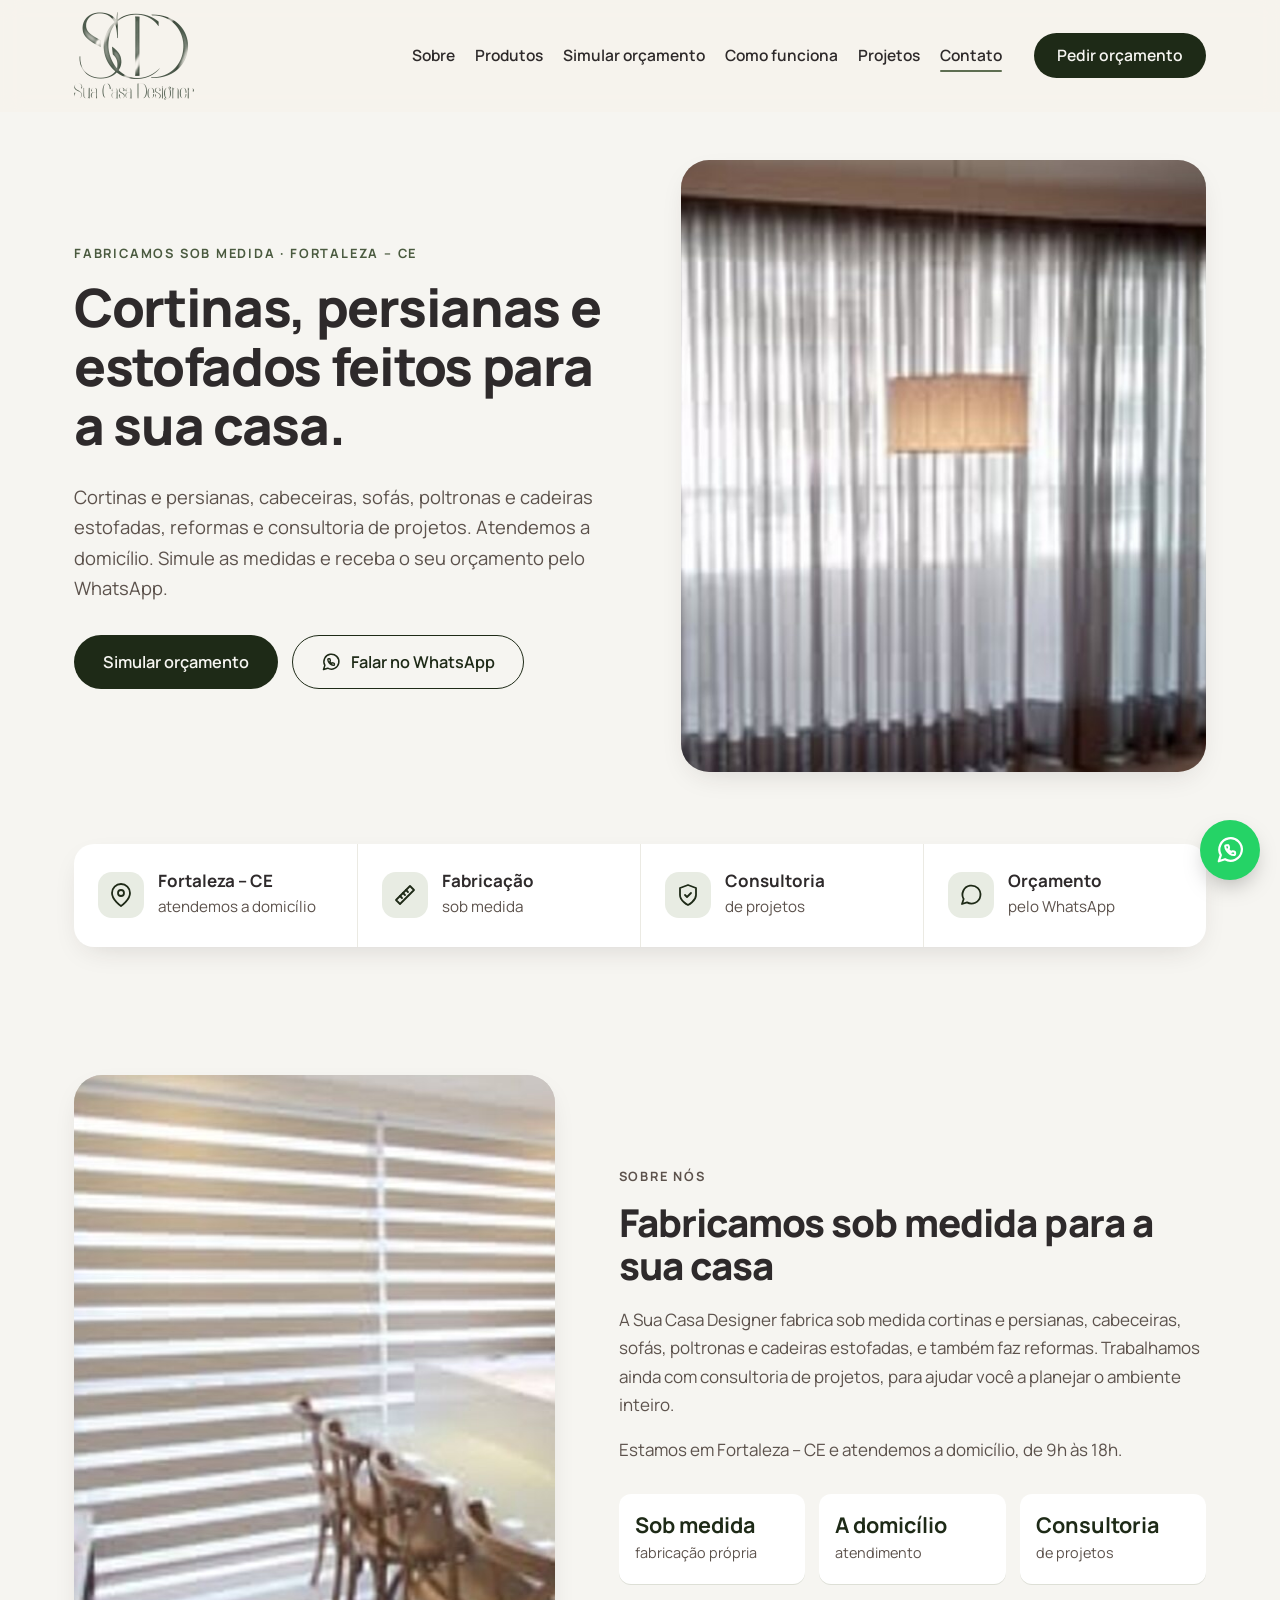
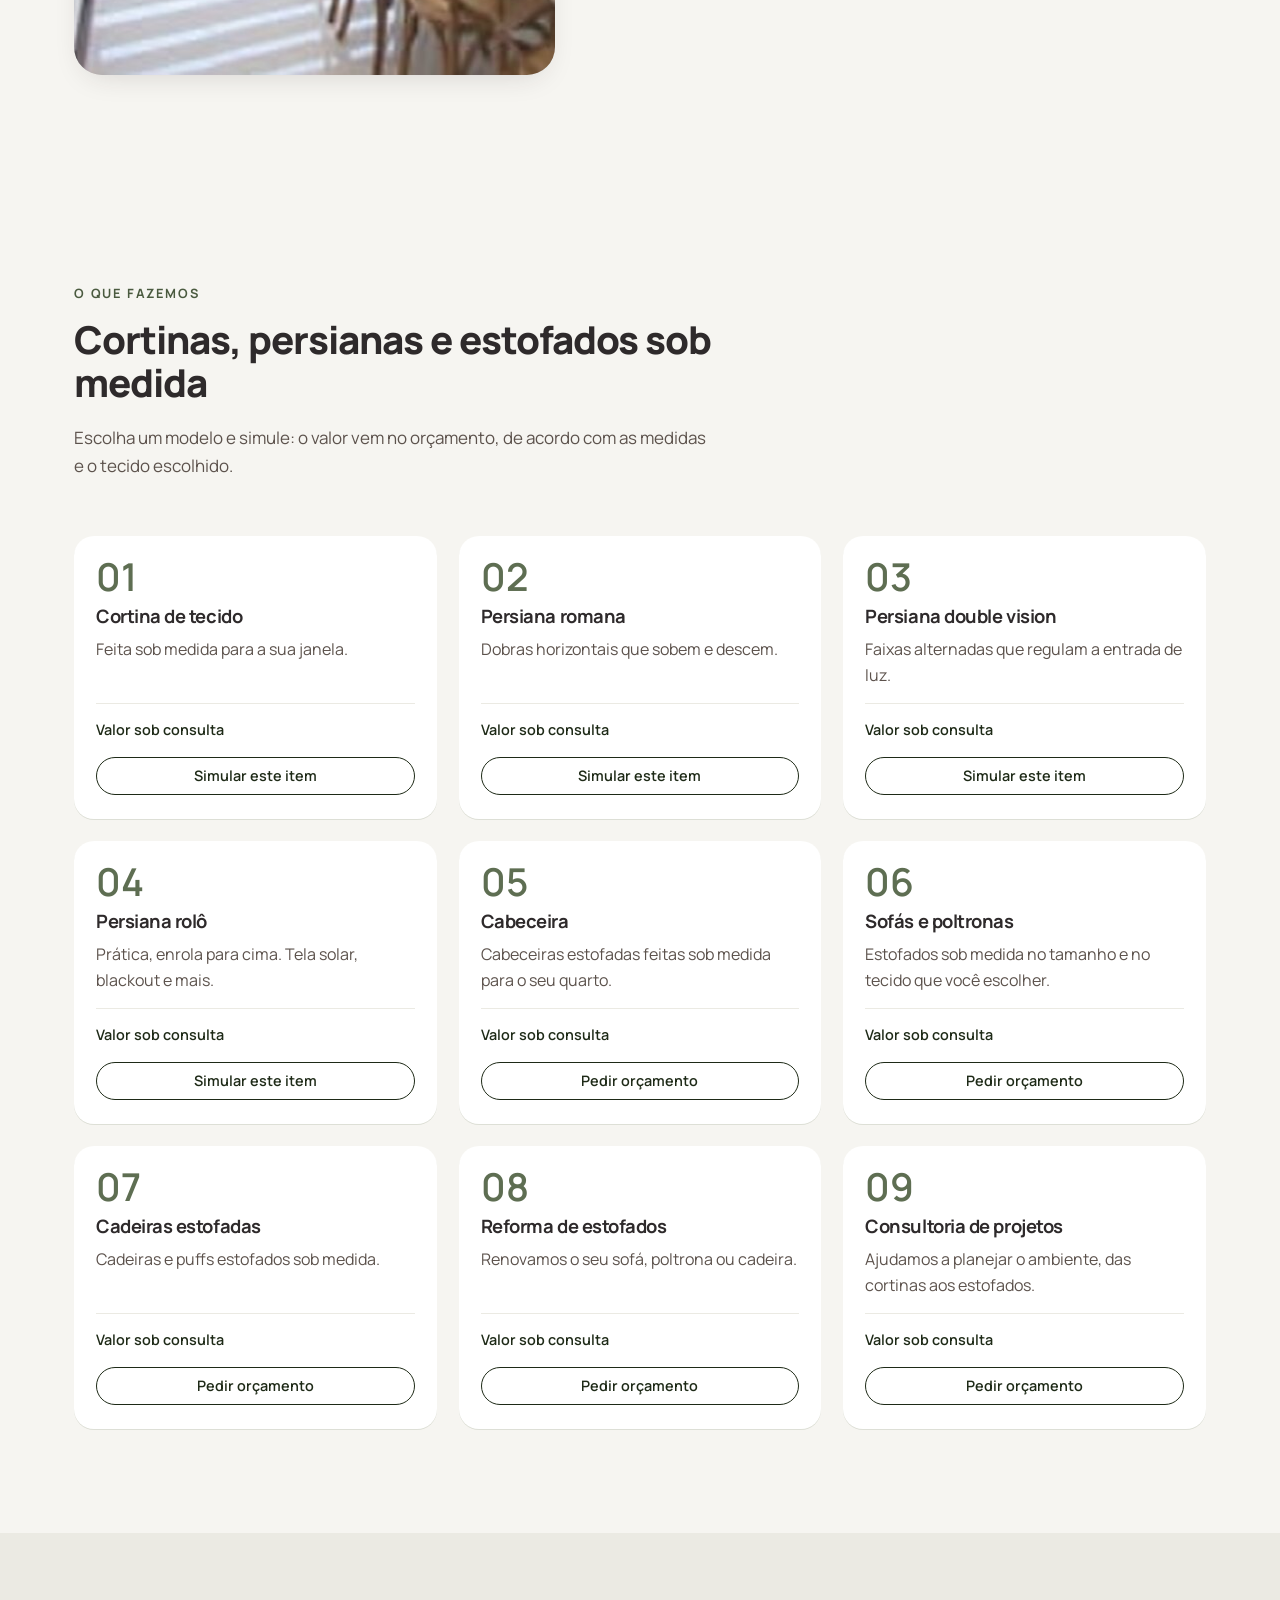
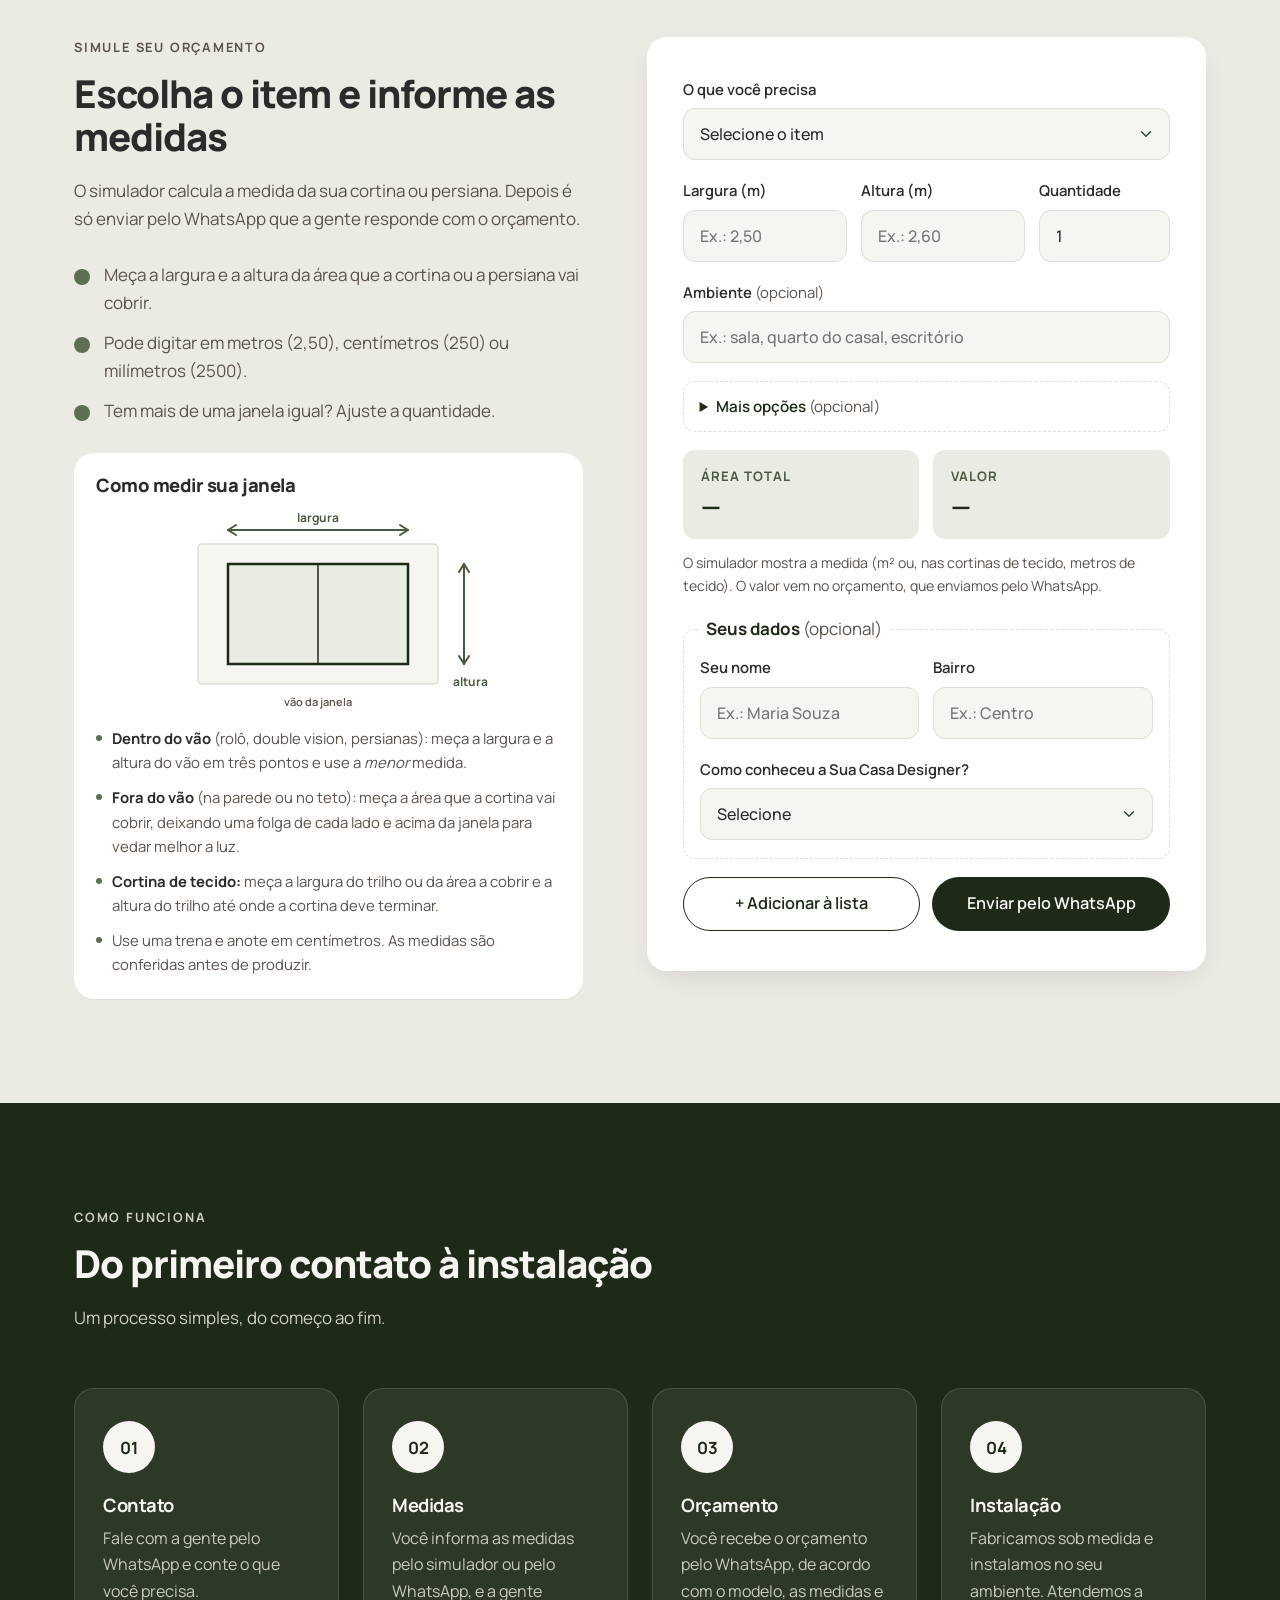
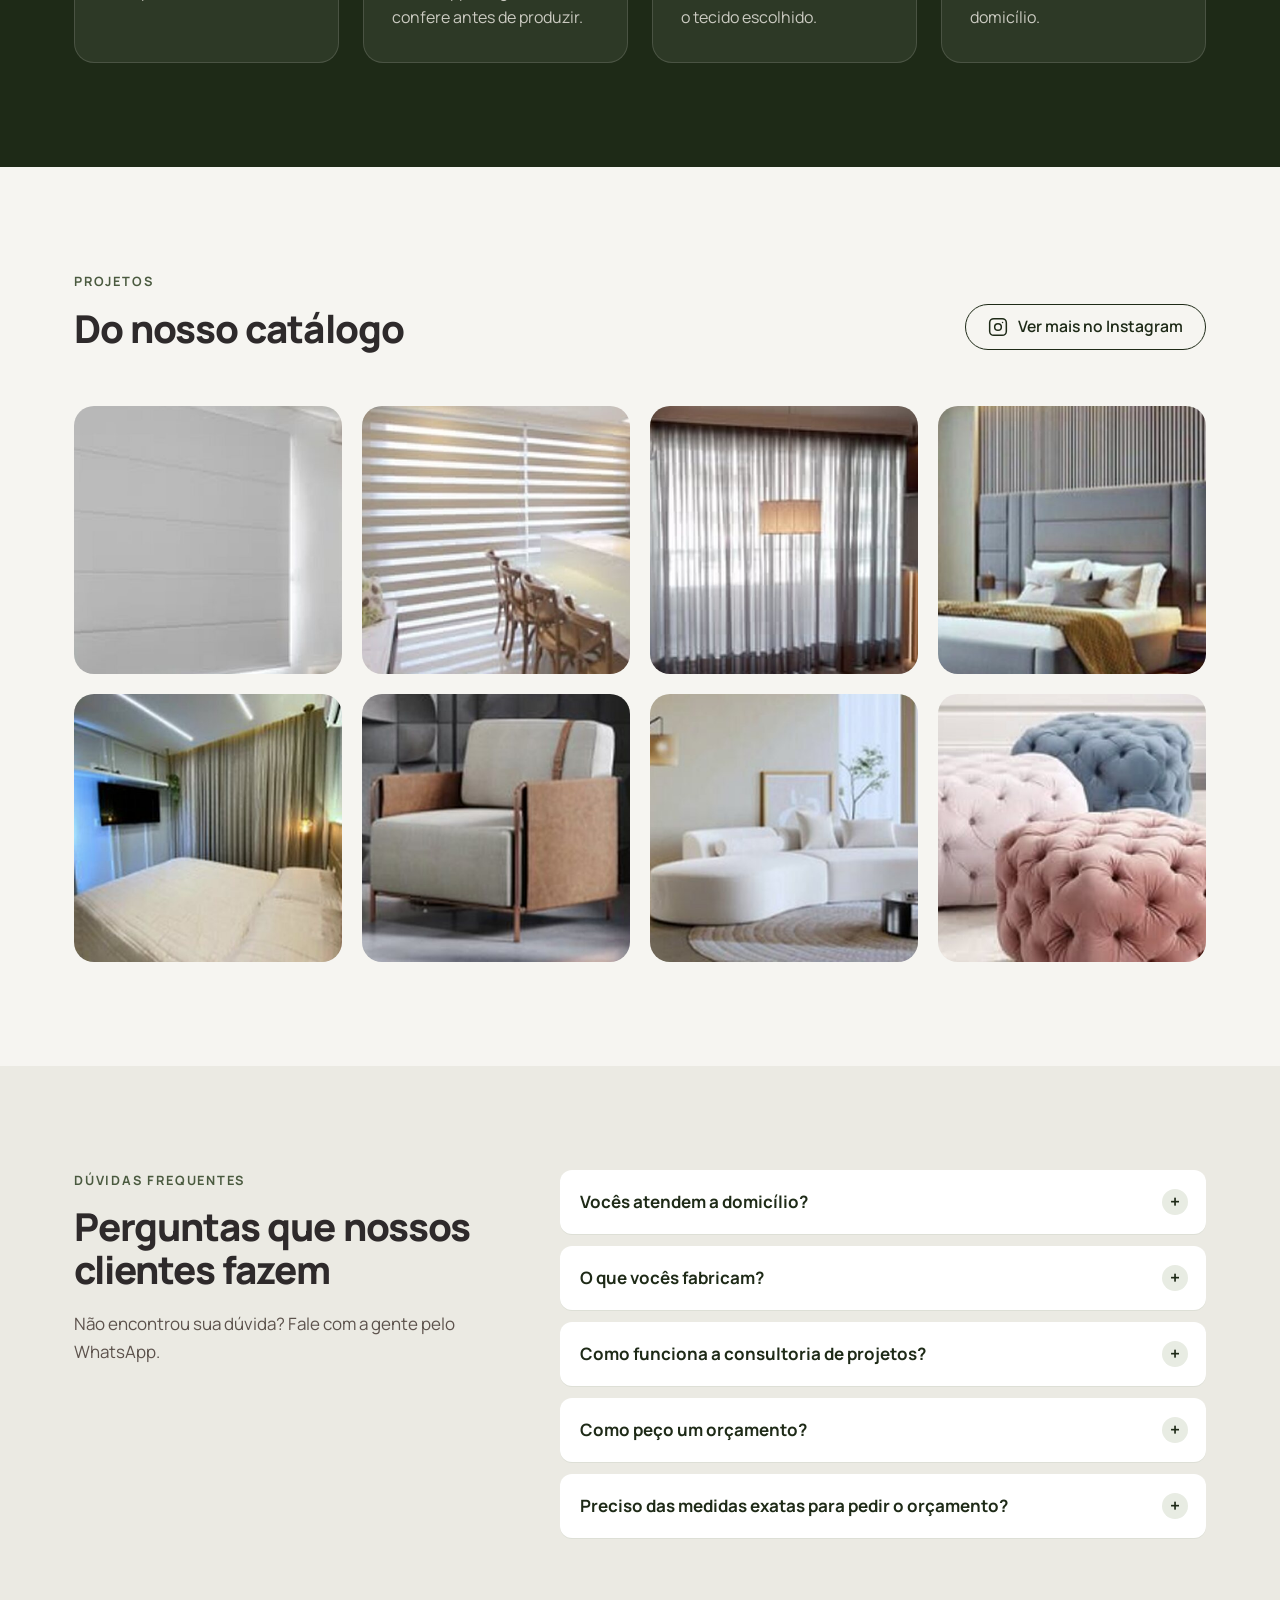
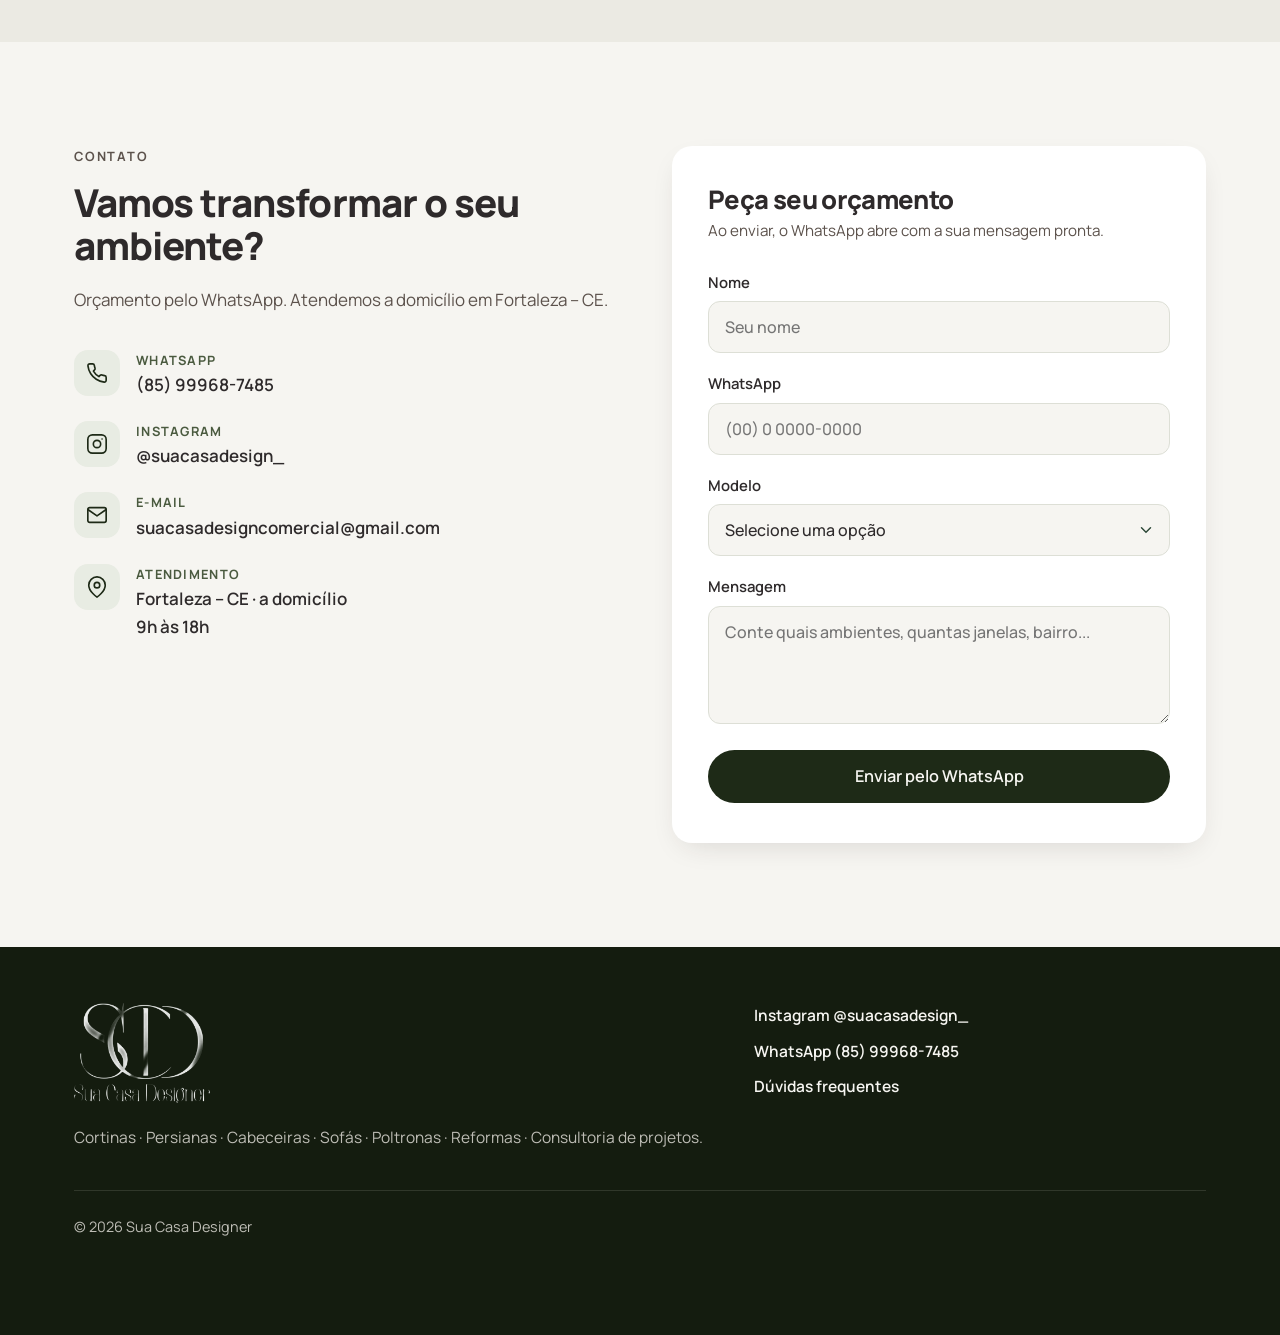
==== index.html @ a01a842e "Site da Sua Casa Designer com gerador de orçamento (prévia para a cliente) Co-Authored-By: Claude Op" ====
<!DOCTYPE html>
<html lang="pt-BR">
<head>
  <meta charset="UTF-8">
  <meta name="viewport" content="width=device-width, initial-scale=1">
  <title>Sua Casa Designer | Cortinas, persianas e estofados sob medida em Fortaleza</title>
  <meta name="description" content="Sua Casa Designer, em Fortaleza – CE: fabricamos sob medida cortinas, persianas, cabeceiras, sofás, poltronas e cadeiras estofadas, fazemos reformas e consultoria de projetos. Atendemos a domicílio.">
  <meta name="theme-color" content="#1E2A17">
  <!-- Prévia para apresentar à cliente: fora do Google até ser aprovada. Remova esta linha ao publicar de vez. -->
  <meta name="robots" content="noindex">
  <meta property="og:type" content="website">
  <meta property="og:locale" content="pt_BR">
  <meta property="og:site_name" content="Sua Casa Designer">
  <meta property="og:title" content="Sua Casa Designer">
  <meta property="og:description" content="Cortinas, persianas e estofados sob medida em Fortaleza – CE. Atendemos a domicílio.">
  <meta property="og:image" content="img/og-image.jpg">
  <meta property="og:image:alt" content="Logo da Sua Casa Designer">
  <meta name="twitter:card" content="summary_large_image">
  <link rel="icon" href="img/favicon.png" type="image/png">
  <link rel="apple-touch-icon" href="img/favicon-180.png">
  <link rel="preconnect" href="https://fonts.googleapis.com">
  <link rel="preconnect" href="https://fonts.gstatic.com" crossorigin>
  <link href="https://fonts.googleapis.com/css2?family=Cormorant+Garamond:wght@500;600;700&family=Manrope:wght@400;500;600;700&display=swap" rel="stylesheet">
  <link rel="stylesheet" href="css/style.css?v=1">
  <script type="application/ld+json">
  {
    "@context": "https://schema.org",
    "@type": "HomeAndConstructionBusiness",
    "name": "Sua Casa Designer",
    "description": "Cortinas, persianas, cabeceiras, sofás, poltronas e cadeiras estofadas sob medida, reformas e consultoria de projetos.",
    "telephone": "+55 85 99968-7485",
    "email": "suacasadesigncomercial@gmail.com",
    "openingHours": "09:00-18:00",
    "address": {"@type": "PostalAddress", "addressLocality": "Fortaleza", "addressRegion": "CE", "addressCountry": "BR"},
    "sameAs": ["https://www.instagram.com/suacasadesign_/"]
  }
  </script>
</head>
<body>

  <a class="skip-link" href="#conteudo">Pular para o conteúdo</a>

  <!-- 1. CABEÇALHO -->
  <header class="header" id="topo">
    <div class="container header__inner">
      <a href="#topo" class="logo" aria-label="Sua Casa Designer, voltar ao início">
        <img src="img/logo-scd.png" alt="Sua Casa Designer" width="480" height="352">
      </a>

      <nav class="nav" id="menu" aria-label="Menu principal">
        <ul class="nav__list">
          <li><a href="#sobre" class="nav__link">Sobre</a></li>
          <li><a href="#modelos" class="nav__link">Produtos</a></li>
          <li><a href="#simulador" class="nav__link">Simular orçamento</a></li>
          <li><a href="#como-funciona" class="nav__link">Como funciona</a></li>
          <li><a href="#projetos" class="nav__link">Projetos</a></li>
                    <li><a href="#contato" class="nav__link">Contato</a></li>
        </ul>
        <a href="#contato" class="btn btn--primary nav__cta">Pedir orçamento</a>
      </nav>

      <button class="hamburger" type="button" aria-label="Abrir menu" aria-expanded="false" aria-controls="menu">
        <span></span><span></span><span></span>
      </button>
    </div>
  </header>

  <main id="conteudo">

    <!-- 2. HERO -->
    <section class="hero">
      <div class="container hero__inner">
        <div class="hero__text">
          <p class="eyebrow">Fabricamos sob medida · Fortaleza – CE</p>
          <h1>Cortinas, persianas e estofados feitos para a sua casa.</h1>
          <p class="hero__lead">Cortinas e persianas, cabeceiras, sofás, poltronas e cadeiras estofadas, reformas e consultoria de projetos. Atendemos a domicílio. Simule as medidas e receba o seu orçamento pelo WhatsApp.</p>
          <div class="hero__actions">
            <a href="#simulador" class="btn btn--primary btn--lg">Simular orçamento</a>
            <a href="https://wa.me/5585999687485" class="btn btn--outline btn--lg" data-whatsapp data-msg="Olá, Sua Casa Designer! Vim pelo site e gostaria de mais informações." target="_blank" rel="noopener">
              <svg class="icon" viewBox="0 0 24 24" aria-hidden="true"><path d="M3 21l1.65-4.95A9 9 0 1 1 8 19.4L3 21z"/><g transform="translate(7.3 7.3) scale(.4)" stroke-width="4"><path d="M22 16.92v3a2 2 0 0 1-2.18 2 19.79 19.79 0 0 1-8.63-3.07 19.5 19.5 0 0 1-6-6 19.79 19.79 0 0 1-3.07-8.67A2 2 0 0 1 4.11 2h3a2 2 0 0 1 2 1.72 12.84 12.84 0 0 0 .7 2.81 2 2 0 0 1-.45 2.11L8.09 9.91a16 16 0 0 0 6 6l1.27-1.27a2 2 0 0 1 2.11-.45 12.84 12.84 0 0 0 2.81.7A2 2 0 0 1 22 16.92z"/></g></svg>
              Falar no WhatsApp
            </a>
          </div>
        </div>
        <figure class="hero__media media" data-label="Foto grande: ambiente com cortina instalada (img/hero.jpg)">
          <img src="img/hero.jpg" alt="Cortina de tecido em sala, do catálogo da Sua Casa Designer" fetchpriority="high">
        </figure>
      </div>
    </section>

    <!-- 3. DIFERENCIAIS -->
    <section class="perks" aria-label="Nossos diferenciais">
      <div class="container">
        <ul class="perks__list">
          <li class="perk">
            <svg class="perk__icon" viewBox="0 0 24 24" aria-hidden="true"><path d="M21 10c0 7-9 13-9 13s-9-6-9-13a9 9 0 0 1 18 0z"/><circle cx="12" cy="10" r="3"/></svg>
            <div><strong>Fortaleza – CE</strong><span>atendemos a domicílio</span></div>
          </li>
          <li class="perk">
            <svg class="perk__icon" viewBox="0 0 24 24" aria-hidden="true"><path d="M3 17 17 3l4 4L7 21z"/><path d="m7 13 2 2M10 10l2 2M13 7l2 2"/></svg>
            <div><strong>Fabricação</strong><span>sob medida</span></div>
          </li>
          <li class="perk">
            <svg class="perk__icon" viewBox="0 0 24 24" aria-hidden="true"><path d="M12 22s8-4 8-10V5l-8-3-8 3v7c0 6 8 10 8 10z"/><path d="m9 12 2 2 4-4"/></svg>
            <div><strong>Consultoria</strong><span>de projetos</span></div>
          </li>
          <li class="perk">
            <svg class="perk__icon" viewBox="0 0 24 24" aria-hidden="true"><path d="M3 21l1.65-4.95A9 9 0 1 1 8 19.4L3 21z"/></svg>
            <div><strong>Orçamento</strong><span>pelo WhatsApp</span></div>
          </li>
        </ul>
      </div>
    </section>

    <!-- SOBRE NÓS -->
    <section class="section" id="sobre">
      <div class="container sobre">
        <figure class="media sobre__media" data-label="Foto: persiana double vision (img/sobre.jpg)">
          <img src="img/sobre.jpg" alt="Persiana double vision em cozinha, do catálogo da Sua Casa Designer" loading="lazy">
        </figure>
        <div class="sobre__texto">
          <p class="eyebrow">Sobre nós</p>
          <h2>Fabricamos sob medida para a sua casa</h2>
          <p>A Sua Casa Designer fabrica sob medida cortinas e persianas, cabeceiras, sofás, poltronas e cadeiras estofadas, e também faz reformas. Trabalhamos ainda com consultoria de projetos, para ajudar você a planejar o ambiente inteiro.</p>
          <p>Estamos em Fortaleza – CE e atendemos a domicílio, de 9h às 18h.</p>
          <ul class="sobre__destaques">
            <li><strong>Sob medida</strong><span>fabricação própria</span></li>
            <li><strong>A domicílio</strong><span>atendimento</span></li>
            <li><strong>Consultoria</strong><span>de projetos</span></li>
          </ul>
        </div>
      </div>
    </section>

    <!-- 4. MODELOS -->
    <section class="section" id="modelos">
      <div class="container">
        <div class="section__head">
          <p class="eyebrow">O que fazemos</p>
          <h2>Cortinas, persianas e estofados sob medida</h2>
          <p>Escolha um modelo e simule: o valor vem no orçamento, de acordo com as medidas e o tecido escolhido.</p>
        </div>

        <div class="products">
          <article class="card product">
            <div class="product__body">
              <span class="product__num" aria-hidden="true">01</span>
              <h3>Cortina de tecido</h3>
              <p>Feita sob medida para a sua janela.</p>
              <p class="product__price">Valor sob consulta</p>
              <button type="button" class="btn btn--outline btn--sm product__sim" data-modelo="Cortina de tecido">Simular este item</button>
            </div>
          </article>
          <article class="card product">
            <div class="product__body">
              <span class="product__num" aria-hidden="true">02</span>
              <h3>Persiana romana</h3>
              <p>Dobras horizontais que sobem e descem.</p>
              <p class="product__price">Valor sob consulta</p>
              <button type="button" class="btn btn--outline btn--sm product__sim" data-modelo="Persiana romana">Simular este item</button>
            </div>
          </article>
          <article class="card product">
            <div class="product__body">
              <span class="product__num" aria-hidden="true">03</span>
              <h3>Persiana double vision</h3>
              <p>Faixas alternadas que regulam a entrada de luz.</p>
              <p class="product__price">Valor sob consulta</p>
              <button type="button" class="btn btn--outline btn--sm product__sim" data-modelo="Persiana double vision">Simular este item</button>
            </div>
          </article>
          <article class="card product">
            <div class="product__body">
              <span class="product__num" aria-hidden="true">04</span>
              <h3>Persiana rolô</h3>
              <p>Prática, enrola para cima. Tela solar, blackout e mais.</p>
              <p class="product__price">Valor sob consulta</p>
              <button type="button" class="btn btn--outline btn--sm product__sim" data-modelo="Persiana rolô">Simular este item</button>
            </div>
          </article>
          <article class="card product">
            <div class="product__body">
              <span class="product__num" aria-hidden="true">05</span>
              <h3>Cabeceira</h3>
              <p>Cabeceiras estofadas feitas sob medida para o seu quarto.</p>
              <p class="product__price">Valor sob consulta</p>
              <a href="https://wa.me/5585999687485" class="btn btn--outline btn--sm product__sim" data-whatsapp data-msg="Olá, Sua Casa Designer! Vim pelo site e gostaria de um orçamento de cabeceira." target="_blank" rel="noopener">Pedir orçamento</a>
            </div>
          </article>
          <article class="card product">
            <div class="product__body">
              <span class="product__num" aria-hidden="true">06</span>
              <h3>Sofás e poltronas</h3>
              <p>Estofados sob medida no tamanho e no tecido que você escolher.</p>
              <p class="product__price">Valor sob consulta</p>
              <a href="https://wa.me/5585999687485" class="btn btn--outline btn--sm product__sim" data-whatsapp data-msg="Olá, Sua Casa Designer! Vim pelo site e gostaria de um orçamento de sofá ou poltrona." target="_blank" rel="noopener">Pedir orçamento</a>
            </div>
          </article>
          <article class="card product">
            <div class="product__body">
              <span class="product__num" aria-hidden="true">07</span>
              <h3>Cadeiras estofadas</h3>
              <p>Cadeiras e puffs estofados sob medida.</p>
              <p class="product__price">Valor sob consulta</p>
              <a href="https://wa.me/5585999687485" class="btn btn--outline btn--sm product__sim" data-whatsapp data-msg="Olá, Sua Casa Designer! Vim pelo site e gostaria de um orçamento de cadeiras estofadas." target="_blank" rel="noopener">Pedir orçamento</a>
            </div>
          </article>
          <article class="card product">
            <div class="product__body">
              <span class="product__num" aria-hidden="true">08</span>
              <h3>Reforma de estofados</h3>
              <p>Renovamos o seu sofá, poltrona ou cadeira.</p>
              <p class="product__price">Valor sob consulta</p>
              <a href="https://wa.me/5585999687485" class="btn btn--outline btn--sm product__sim" data-whatsapp data-msg="Olá, Sua Casa Designer! Vim pelo site e gostaria de um orçamento de reforma de estofado." target="_blank" rel="noopener">Pedir orçamento</a>
            </div>
          </article>
          <article class="card product">
            <div class="product__body">
              <span class="product__num" aria-hidden="true">09</span>
              <h3>Consultoria de projetos</h3>
              <p>Ajudamos a planejar o ambiente, das cortinas aos estofados.</p>
              <p class="product__price">Valor sob consulta</p>
              <a href="https://wa.me/5585999687485" class="btn btn--outline btn--sm product__sim" data-whatsapp data-msg="Olá, Sua Casa Designer! Vim pelo site e gostaria de um orçamento de consultoria de projeto." target="_blank" rel="noopener">Pedir orçamento</a>
            </div>
          </article>
        </div>
      </div>
    </section>

    <!-- 4b. SIMULADOR DE ORÇAMENTO -->
    <section class="section section--soft" id="simulador">
      <div class="container sim">
        <div class="sim__intro">
          <p class="eyebrow">Simule seu orçamento</p>
          <h2>Escolha o item e informe as medidas</h2>
          <p>O simulador calcula a medida da sua cortina ou persiana. Depois é só enviar pelo WhatsApp que a gente responde com o orçamento.</p>
          <ul class="sim__tips">
            <li>Meça a largura e a altura da área que a cortina ou a persiana vai cobrir.</li>
            <li>Pode digitar em metros (2,50), centímetros (250) ou milímetros (2500).</li>
            <li>Tem mais de uma janela igual? Ajuste a quantidade.</li>
          </ul>
          <div class="medir">
            <h3>Como medir sua janela</h3>
            <svg class="medir__desenho" viewBox="0 0 340 210" role="img" aria-label="Desenho de uma janela mostrando onde medir a largura e a altura">
              <rect x="40" y="38" width="240" height="140" rx="4" class="medir__parede"/>
              <rect x="70" y="58" width="180" height="100" class="medir__vao"/>
              <line x1="160" y1="58" x2="160" y2="158" class="medir__divisao"/>
              <line x1="70" y1="24" x2="250" y2="24" class="medir__seta"/>
              <polyline points="78,19 70,24 78,29" class="medir__seta"/>
              <polyline points="242,19 250,24 242,29" class="medir__seta"/>
              <text x="160" y="16" class="medir__texto">largura</text>
              <line x1="306" y1="58" x2="306" y2="158" class="medir__seta"/>
              <polyline points="301,66 306,58 311,66" class="medir__seta"/>
              <polyline points="301,150 306,158 311,150" class="medir__seta"/>
              <text x="312" y="180" class="medir__texto">altura</text>
              <text x="160" y="200" class="medir__legenda">vão da janela</text>
            </svg>
            <ul class="medir__passos">
              <li><strong>Dentro do vão</strong> (rolô, double vision, persianas): meça a largura e a altura do vão em três pontos e use a <em>menor</em> medida.</li>
              <li><strong>Fora do vão</strong> (na parede ou no teto): meça a área que a cortina vai cobrir, deixando uma folga de cada lado e acima da janela para vedar melhor a luz.</li>
              <li><strong>Cortina de tecido:</strong> meça a largura do trilho ou da área a cobrir e a altura do trilho até onde a cortina deve terminar.</li>
              <li>Use uma trena e anote em centímetros. As medidas são conferidas antes de produzir.</li>
            </ul>
          </div>
        </div>

        <form class="card form sim__form" id="form-simulador" novalidate>
          <div class="field">
            <label for="sim-modelo">O que você precisa</label>
            <select id="sim-modelo" name="modelo" required>
              <option value="" disabled selected>Selecione o item</option>
              <optgroup label="Cortinas (por metro de tecido)">
                <option data-calculo="tecido">Cortina de tecido</option>
              </optgroup>
              <optgroup label="Persianas (por m²)">
                <option>Persiana romana</option>
                <option>Persiana double vision</option>
                <option>Persiana rolô</option>
              </optgroup>
              <optgroup label="Outros">
                <option>Outro modelo</option>
              </optgroup>
            </select>
          </div>

          <div class="sim__row">
            <div class="field">
              <label for="sim-largura">Largura (m)</label>
              <input type="text" id="sim-largura" name="largura" inputmode="decimal" maxlength="7" autocomplete="off" placeholder="Ex.: 2,50" required>
            </div>
            <div class="field">
              <label for="sim-altura">Altura (m)</label>
              <input type="text" id="sim-altura" name="altura" inputmode="decimal" maxlength="7" autocomplete="off" placeholder="Ex.: 2,60" required>
            </div>
            <div class="field sim__qtd">
              <label for="sim-qtd">Quantidade</label>
              <input type="text" id="sim-qtd" name="quantidade" inputmode="numeric" maxlength="2" autocomplete="off" value="1" required>
            </div>
          </div>

          <div class="field">
            <label for="sim-ambiente">Ambiente <span class="field__opt">(opcional)</span></label>
            <input type="text" id="sim-ambiente" name="ambiente" placeholder="Ex.: sala, quarto do casal, escritório">
          </div>

          <!-- Acessório opcional: aparece só nos modelos com data-guia (cortina rolô) -->
          <label class="sim__opcional" id="sim-guia-campo" hidden>
            <input type="checkbox" id="sim-guia" name="guia">
            Incluir guia <span class="field__opt">(opcional)</span>
          </label>

          <details class="sim__extras">
            <summary>Mais opções <span class="field__opt">(opcional)</span></summary>
            <div class="sim__row sim__row--2">
              <div class="field">
                <label for="sim-acionamento">Acionamento</label>
                <select id="sim-acionamento" name="acionamento">
                  <option value="">Tanto faz</option>
                  <option>Manual</option>
                  <option>Motorizado</option>
                </select>
              </div>
              <div class="field">
                <label for="sim-comando">Lado do comando</label>
                <select id="sim-comando" name="comando">
                  <option value="">Tanto faz</option>
                  <option>Esquerdo</option>
                  <option>Direito</option>
                </select>
              </div>
              <div class="field">
                <label for="sim-instalacao">Instalação</label>
                <select id="sim-instalacao" name="instalacao">
                  <option value="">Não sei</option>
                  <option>Dentro do vão</option>
                  <option>Fora do vão (na parede)</option>
                  <option>No teto</option>
                </select>
              </div>
              <div class="field">
                <label for="sim-cor">Cor ou tecido</label>
                <input type="text" id="sim-cor" name="cor" placeholder="Ex.: linho bege, blackout branco">
              </div>
            </div>
          </details>

          <div class="sim__result" aria-live="polite">
            <div>
              <span id="sim-area-rotulo">Área total</span>
              <strong id="sim-area">—</strong>
            </div>
            <div>
              <span>Valor</span>
              <strong id="sim-valor">—</strong>
            </div>
          </div>
          <p class="sim__note sim__calculo" id="sim-calculo" hidden></p>
          <p class="sim__condicoes" id="sim-condicoes" hidden></p>
          <p class="sim__note" id="sim-nota">O simulador mostra a medida (m² ou, nas cortinas de tecido, metros de tecido). O valor vem no orçamento, que enviamos pelo WhatsApp.</p>

          <fieldset class="sim__cliente">
            <legend>Seus dados <span class="field__opt">(opcional)</span></legend>
            <div class="sim__row sim__row--2">
              <div class="field">
                <label for="sim-cliente">Seu nome</label>
                <input type="text" id="sim-cliente" name="cliente" autocomplete="name" maxlength="60" placeholder="Ex.: Maria Souza">
              </div>
              <div class="field">
                <label for="sim-bairro">Bairro</label>
                <input type="text" id="sim-bairro" name="bairro" maxlength="40" placeholder="Ex.: Centro">
              </div>
            </div>
            <div class="field">
              <label for="sim-origem">Como conheceu a Sua Casa Designer?</label>
              <select id="sim-origem" name="origem">
                <option value="">Selecione</option>
                <option>Instagram</option>
                <option>Google</option>
                <option>Indicação de amigo ou parente</option>
                <option>Arquiteto ou decorador</option>
                <option>Já sou cliente</option>
                <option>Outro</option>
              </select>
            </div>
          </fieldset>

          <p class="form__error" role="alert" hidden></p>

          <div class="sim__actions">
            <button type="button" class="btn btn--outline btn--lg" id="sim-adicionar">+ Adicionar à lista</button>
            <button type="submit" class="btn btn--primary btn--lg">Enviar pelo WhatsApp</button>
          </div>

          <div class="sim__lista" id="sim-lista" hidden>
            <h3>Sua lista de orçamento</h3>
            <ul id="sim-itens"></ul>
            <p class="sim__total">Valor: <strong id="sim-total">—</strong></p>
            <p class="sim__condicoes" id="sim-total-condicoes" hidden></p>
            <p class="sim__note">Tem mais janelas? Preencha as medidas acima e clique em "Adicionar à lista". Ao enviar, a lista inteira vai em uma única mensagem.</p>
          </div>
        </form>
      </div>
    </section>

    <!-- 5. COMO FUNCIONA -->
    <section class="section section--green" id="como-funciona">
      <div class="container">
        <div class="section__head">
          <p class="eyebrow eyebrow--light">Como funciona</p>
          <h2>Do primeiro contato à instalação</h2>
          <p>Um processo simples, do começo ao fim.</p>
        </div>

        <ol class="steps">
          <li class="step">
            <span class="step__num" aria-hidden="true">01</span>
            <h3>Contato</h3>
            <p>Fale com a gente pelo WhatsApp e conte o que você precisa.</p>
          </li>
          <li class="step">
            <span class="step__num" aria-hidden="true">02</span>
            <h3>Medidas</h3>
            <p>Você informa as medidas pelo simulador ou pelo WhatsApp, e a gente confere antes de produzir.</p>
          </li>
          <li class="step">
            <span class="step__num" aria-hidden="true">03</span>
            <h3>Orçamento</h3>
            <p>Você recebe o orçamento pelo WhatsApp, de acordo com o modelo, as medidas e o tecido escolhido.</p>
          </li>
          <li class="step">
            <span class="step__num" aria-hidden="true">04</span>
            <h3>Instalação</h3>
            <p>Fabricamos sob medida e instalamos no seu ambiente. Atendemos a domicílio.</p>
          </li>
        </ol>
      </div>
    </section>

    <!-- 6. PROJETOS -->
    <section class="section" id="projetos">
      <div class="container">
        <div class="section__head section__head--row">
          <div>
            <p class="eyebrow">Projetos</p>
            <h2>Do nosso catálogo</h2>
          </div>
          <a href="https://www.instagram.com/suacasadesign_/" class="btn btn--outline" target="_blank" rel="noopener" data-instagram>
            <svg class="icon" viewBox="0 0 24 24" aria-hidden="true"><rect x="2" y="2" width="20" height="20" rx="5"/><circle cx="12" cy="12" r="4"/><path d="M17.5 6.5h.01"/></svg>
            Ver mais no Instagram
          </a>
        </div>

        <div class="gallery gallery--4">
          <figure class="media gallery__item" data-label="Persiana romana"><img src="img/projeto-01.jpg" alt="Persiana romana, do catálogo da Sua Casa Designer" loading="lazy"></figure>
          <figure class="media gallery__item" data-label="Persiana double vision"><img src="img/projeto-02.jpg" alt="Persiana double vision, do catálogo da Sua Casa Designer" loading="lazy"></figure>
          <figure class="media gallery__item" data-label="Cortina de tecido"><img src="img/projeto-03.jpg" alt="Cortina de tecido, do catálogo da Sua Casa Designer" loading="lazy"></figure>
          <figure class="media gallery__item" data-label="Cabeceira estofada"><img src="img/projeto-04.jpg" alt="Cabeceira estofada, do catálogo da Sua Casa Designer" loading="lazy"></figure>
          <figure class="media gallery__item" data-label="Quarto com cortina"><img src="img/projeto-05.jpg" alt="Quarto com cortina, do catálogo da Sua Casa Designer" loading="lazy"></figure>
          <figure class="media gallery__item" data-label="Poltrona estofada"><img src="img/projeto-06.jpg" alt="Poltrona estofada, do catálogo da Sua Casa Designer" loading="lazy"></figure>
          <figure class="media gallery__item" data-label="Sofá sob medida"><img src="img/projeto-07.jpg" alt="Sofá sob medida, do catálogo da Sua Casa Designer" loading="lazy"></figure>
          <figure class="media gallery__item" data-label="Puffs estofados"><img src="img/projeto-08.jpg" alt="Puffs estofados, do catálogo da Sua Casa Designer" loading="lazy"></figure>
        </div>
      </div>
    </section>

    <!-- PERGUNTAS FREQUENTES -->
    <section class="section section--soft" id="duvidas">
      <div class="container faq">
        <div class="section__head">
          <p class="eyebrow">Dúvidas frequentes</p>
          <h2>Perguntas que nossos clientes fazem</h2>
          <p>Não encontrou sua dúvida? Fale com a gente pelo WhatsApp.</p>
        </div>

        <div class="faq__lista">
          <details class="faq__item">
            <summary>Vocês atendem a domicílio?</summary>
            <p>Sim. Atendemos a domicílio em Fortaleza – CE, de 9h às 18h. Chame no WhatsApp (85) 99968-7485 para agendar.</p>
          </details>
          <details class="faq__item">
            <summary>O que vocês fabricam?</summary>
            <p>Cortinas e persianas, cabeceiras, sofás, poltronas e cadeiras estofadas, tudo sob medida. Também fazemos reformas de estofados.</p>
          </details>
          <details class="faq__item">
            <summary>Como funciona a consultoria de projetos?</summary>
            <p>Ajudamos você a planejar o ambiente: cortinas, persianas e estofados que combinam entre si. Fale com a gente pelo WhatsApp.</p>
          </details>
          <details class="faq__item">
            <summary>Como peço um orçamento?</summary>
            <p>Para cortinas e persianas, use o simulador do site e envie pelo WhatsApp. Para estofados, cabeceiras e reformas, chame direto no WhatsApp com fotos e medidas.</p>
          </details>
          <details class="faq__item">
            <summary>Preciso das medidas exatas para pedir o orçamento?</summary>
            <p>Não. Medidas aproximadas já servem para o orçamento. As medidas finais são conferidas antes de produzir.</p>
          </details>
        </div>
      </div>
    </section>

    <!-- 7. CONTATO -->
    <section class="section" id="contato">
      <div class="container contact">
        <div class="contact__info">
          <p class="eyebrow">Contato</p>
          <h2>Vamos transformar o seu ambiente?</h2>
          <p>Orçamento pelo WhatsApp. Atendemos a domicílio em Fortaleza – CE.</p>

          <ul class="contact__list">
            <li>
              <svg class="icon" viewBox="0 0 24 24" aria-hidden="true"><path d="M22 16.92v3a2 2 0 0 1-2.18 2 19.79 19.79 0 0 1-8.63-3.07 19.5 19.5 0 0 1-6-6 19.79 19.79 0 0 1-3.07-8.67A2 2 0 0 1 4.11 2h3a2 2 0 0 1 2 1.72 12.84 12.84 0 0 0 .7 2.81 2 2 0 0 1-.45 2.11L8.09 9.91a16 16 0 0 0 6 6l1.27-1.27a2 2 0 0 1 2.11-.45 12.84 12.84 0 0 0 2.81.7A2 2 0 0 1 22 16.92z"/></svg>
              <div><span>WhatsApp</span><a href="https://wa.me/5585999687485" data-whatsapp target="_blank" rel="noopener">(85) 99968-7485</a></div>
            </li>
            <li>
              <svg class="icon" viewBox="0 0 24 24" aria-hidden="true"><rect x="2" y="2" width="20" height="20" rx="5"/><circle cx="12" cy="12" r="4"/><path d="M17.5 6.5h.01"/></svg>
              <div><span>Instagram</span><a href="https://www.instagram.com/suacasadesign_/" data-instagram target="_blank" rel="noopener">@suacasadesign_</a></div>
            </li>
            <li>
              <svg class="icon" viewBox="0 0 24 24" aria-hidden="true"><rect x="2" y="4" width="20" height="16" rx="2"/><path d="m22 6-10 7L2 6"/></svg>
              <div><span>E-mail</span><a href="mailto:suacasadesigncomercial@gmail.com">suacasadesigncomercial@gmail.com</a></div>
            </li>
            <li>
              <svg class="icon" viewBox="0 0 24 24" aria-hidden="true"><path d="M21 10c0 7-9 13-9 13s-9-6-9-13a9 9 0 0 1 18 0z"/><circle cx="12" cy="10" r="3"/></svg>
              <div><span>Atendimento</span><address>Fortaleza – CE · a domicílio<br>9h às 18h</address></div>
            </li>
          </ul>
        </div>

        <form class="card form" id="form-orcamento" novalidate>
          <h3>Peça seu orçamento</h3>
          <p class="form__hint">Ao enviar, o WhatsApp abre com a sua mensagem pronta.</p>

          <div class="field">
            <label for="nome">Nome</label>
            <input type="text" id="nome" name="nome" autocomplete="name" placeholder="Seu nome" required>
          </div>

          <div class="field">
            <label for="whatsapp">WhatsApp</label>
            <input type="tel" id="whatsapp" name="whatsapp" autocomplete="tel" inputmode="numeric" maxlength="16" placeholder="(00) 0 0000-0000" required>
          </div>

          <div class="field">
            <label for="produto">Modelo</label>
            <select id="produto" name="produto" required>
              <option value="" disabled selected>Selecione uma opção</option>
              <option>Cortina de tecido</option>
              <option>Persiana romana</option>
              <option>Persiana double vision</option>
              <option>Persiana rolô</option>
              <option>Cabeceira</option>
              <option>Sofás e poltronas</option>
              <option>Cadeiras estofadas</option>
              <option>Reforma de estofados</option>
              <option>Consultoria de projetos</option>
              <option>Outro modelo</option>
              <option>Ainda não sei / quero orientação</option>
            </select>
          </div>

          <div class="field">
            <label for="mensagem">Mensagem</label>
            <textarea id="mensagem" name="mensagem" rows="4" placeholder="Conte quais ambientes, quantas janelas, bairro..."></textarea>
          </div>

          <p class="form__error" role="alert" hidden></p>

          <button type="submit" class="btn btn--primary btn--lg btn--block">Enviar pelo WhatsApp</button>
        </form>
      </div>
    </section>
  </main>

  <!-- 8. RODAPÉ -->
  <footer class="footer">
    <div class="container footer__inner">
      <div class="footer__brand">
        <a href="#topo" class="logo logo--light" aria-label="Sua Casa Designer, voltar ao início">
          <img src="img/logo-scd-claro.png" alt="Sua Casa Designer" width="480" height="352" loading="lazy">
        </a>
        <p>Cortinas · Persianas · Cabeceiras · Sofás · Poltronas · Reformas · Consultoria de projetos.</p>
      </div>

      <ul class="footer__links">
        <li><a href="https://www.instagram.com/suacasadesign_/" target="_blank" rel="noopener" data-instagram>Instagram @suacasadesign_</a></li>
        <li><a href="https://wa.me/5585999687485" target="_blank" rel="noopener" data-whatsapp>WhatsApp (85) 99968-7485</a></li>
        <li><a href="#duvidas">Dúvidas frequentes</a></li>
      </ul>

      <p class="footer__legal">© <span id="ano">2026</span> Sua Casa Designer</p>
    </div>
  </footer>

  <!-- Botão flutuante de WhatsApp -->
  <a href="https://wa.me/5585999687485" class="whatsapp-float" data-whatsapp data-msg="Olá, Sua Casa Designer! Vim pelo site e gostaria de um orçamento." target="_blank" rel="noopener" aria-label="Conversar no WhatsApp">
    <svg viewBox="0 0 24 24" aria-hidden="true"><path d="M3 21l1.65-4.95A9 9 0 1 1 8 19.4L3 21z"/><g transform="translate(7.3 7.3) scale(.4)" stroke-width="4"><path d="M22 16.92v3a2 2 0 0 1-2.18 2 19.79 19.79 0 0 1-8.63-3.07 19.5 19.5 0 0 1-6-6 19.79 19.79 0 0 1-3.07-8.67A2 2 0 0 1 4.11 2h3a2 2 0 0 1 2 1.72 12.84 12.84 0 0 0 .7 2.81 2 2 0 0 1-.45 2.11L8.09 9.91a16 16 0 0 0 6 6l1.27-1.27a2 2 0 0 1 2.11-.45 12.84 12.84 0 0 0 2.81.7A2 2 0 0 1 22 16.92z"/></g></svg>
  </a>

  <script src="js/main.js?v=1" defer></script>
</body>
</html>
---- css/style.css ----
/* =========================================================
   Sua Casa Designer — estilos
   ========================================================= */

:root {
  --azul: #1E2A17;
  --azul-escuro: #141C0F;
  --azul-claro: #E8ECE3;
  --areia: #F6F5F1;
  --areia-escura: #EBEAE3;
  --laranja: #5E6E52;
  --laranja-texto: #4A5A3F;
  --grafite: #2E2A2B;
  --texto-suave: #5C524C;
  --branco: #ffffff;
  --borda: #DDDFD6;
  --placeholder: #d6d4cf;

  --fonte-titulo: "Manrope", system-ui, sans-serif;
  --fonte-texto: "Manrope", system-ui, -apple-system, "Segoe UI", sans-serif;

  --raio: 20px;
  --raio-sm: 12px;
  --sombra: 0 10px 30px -12px rgba(42, 35, 32, .18);
  --header-h: 112px;
  --container: 1180px;
}

/* ---------- Base ---------- */
*,
*::before,
*::after { box-sizing: border-box; }

html {
  scroll-behavior: smooth;
  -webkit-text-size-adjust: 100%;
}

body {
  margin: 0;
  font-family: var(--fonte-texto);
  font-size: 1.0625rem;
  line-height: 1.65;
  color: var(--grafite);
  background: var(--areia);
  -webkit-font-smoothing: antialiased;
}

body.menu-aberto { overflow: hidden; }

h1, h2, h3 {
  font-family: var(--fonte-titulo);
  line-height: 1.12;
  letter-spacing: -.02em;
  margin: 0 0 .5em;
  font-weight: 600;
}
h1 { font-size: clamp(2.4rem, 5.2vw, 4.1rem); }
h2 { font-size: clamp(1.9rem, 3.6vw, 2.75rem); }
h3 { font-size: 1.3rem; }

p { margin: 0 0 1em; }
a { color: inherit; }
img { display: block; max-width: 100%; height: auto; }
ul, ol { list-style: none; margin: 0; padding: 0; }
figure, blockquote { margin: 0; }
address { font-style: normal; }

section[id] { scroll-margin-top: calc(var(--header-h) + 8px); }

.container {
  width: 100%;
  max-width: var(--container);
  margin-inline: auto;
  padding-inline: 24px;
}

.skip-link {
  position: absolute;
  left: 16px;
  top: -60px;
  z-index: 200;
  background: var(--azul);
  color: var(--areia);
  padding: 10px 16px;
  border-radius: var(--raio-sm);
}
.skip-link:focus { top: 12px; }

:focus-visible {
  outline: 3px solid var(--laranja);
  outline-offset: 3px;
}

.icon {
  width: 20px;
  height: 20px;
  flex-shrink: 0;
  fill: none;
  stroke: currentColor;
  stroke-width: 1.8;
  stroke-linecap: round;
  stroke-linejoin: round;
}

.eyebrow {
  font-size: .8rem;
  font-weight: 700;
  letter-spacing: .14em;
  text-transform: uppercase;
  color: var(--laranja-texto);
  margin-bottom: 14px;
}
.eyebrow--light { color: #C9D1BF; }

/* ---------- Botões ---------- */
.btn {
  display: inline-flex;
  align-items: center;
  justify-content: center;
  gap: 10px;
  padding: 12px 22px;
  border-radius: 999px;
  border: 1.5px solid transparent;
  font: 600 .98rem/1.2 var(--fonte-texto);
  text-decoration: none;
  cursor: pointer;
  transition: background-color .2s, color .2s, border-color .2s, transform .2s, box-shadow .2s;
}
.btn:hover { transform: translateY(-1px); }
.btn--lg { padding: 16px 28px; font-size: 1.02rem; }
.btn--block { width: 100%; }

.btn--primary { background: var(--azul); color: var(--areia); }
.btn--primary:hover { background: var(--azul-escuro); box-shadow: var(--sombra); }

.btn--outline { border-color: var(--azul); color: var(--azul); background: transparent; }
.btn--outline:hover { background: var(--azul); color: var(--areia); }

/* ---------- Imagens / espaços reservados ---------- */
.media {
  position: relative;
  overflow: hidden;
  border-radius: var(--raio);
  background: var(--placeholder);
}
.media img {
  width: 100%;
  height: 100%;
  object-fit: cover;
}
/* Quando a foto ainda não existe na pasta img/, mostra um bloco cinza com a descrição */
.media.is-placeholder img { display: none; }
.media.is-placeholder::after {
  content: attr(data-label);
  position: absolute;
  inset: 0;
  display: flex;
  align-items: center;
  justify-content: center;
  padding: 20px;
  text-align: center;
  font-size: .9rem;
  font-weight: 500;
  color: #6c6a64;
  background:
    repeating-linear-gradient(135deg, transparent 0 14px, rgba(255,255,255,.18) 14px 28px),
    var(--placeholder);
}

/* ---------- Cabeçalho ---------- */
.header {
  position: fixed;
  inset: 0 0 auto 0;
  z-index: 100;
  height: var(--header-h);
  background: rgba(247, 243, 237, .9);
  backdrop-filter: saturate(1.4) blur(10px);
  -webkit-backdrop-filter: saturate(1.4) blur(10px);
  transition: box-shadow .25s, border-color .25s;
  border-bottom: 1px solid transparent;
}
.header.is-scrolled {
  border-bottom-color: var(--borda);
  box-shadow: 0 6px 20px -16px rgba(42, 35, 32, .5);
}
.header__inner {
  height: 100%;
  display: flex;
  align-items: center;
  justify-content: space-between;
  gap: 24px;
}

.logo {
  display: inline-flex;
  align-items: center;
  text-decoration: none;
}
.logo img {
  display: block;
  height: 92px;
  width: auto;
}
/* No rodapé escuro, a logo fica sobre um selo claro */
.logo--light {
  padding: 10px 14px;
  border-radius: 14px;
  background: var(--branco);
}
.logo--light img { height: 96px; }

.nav {
  display: flex;
  align-items: center;
  gap: 32px;
}
.nav__list { display: flex; gap: 28px; }
.nav__link {
  position: relative;
  text-decoration: none;
  font-weight: 600;
  font-size: .97rem;
  color: var(--grafite);
  padding: 6px 0;
}
.nav__link::after {
  content: "";
  position: absolute;
  left: 0;
  right: 0;
  bottom: 0;
  height: 2px;
  border-radius: 2px;
  background: var(--laranja);
  transform: scaleX(0);
  transition: transform .25s;
}
.nav__link:hover::after,
.nav__link.is-active::after { transform: scaleX(1); }

.hamburger {
  display: none;
  width: 46px;
  height: 46px;
  border: 0;
  border-radius: 12px;
  background: transparent;
  cursor: pointer;
  padding: 0;
  position: relative;
}
.hamburger span {
  position: absolute;
  left: 12px;
  right: 12px;
  height: 2px;
  border-radius: 2px;
  background: var(--azul);
  transition: transform .25s, opacity .2s;
}
.hamburger span:nth-child(1) { top: 16px; }
.hamburger span:nth-child(2) { top: 22px; }
.hamburger span:nth-child(3) { top: 28px; }
.hamburger[aria-expanded="true"] span:nth-child(1) { transform: translateY(6px) rotate(45deg); }
.hamburger[aria-expanded="true"] span:nth-child(2) { opacity: 0; }
.hamburger[aria-expanded="true"] span:nth-child(3) { transform: translateY(-6px) rotate(-45deg); }

/* ---------- Hero ---------- */
.hero {
  padding: calc(var(--header-h) + 48px) 0 72px;
}
.hero__inner {
  display: grid;
  grid-template-columns: 1.05fr 1fr;
  gap: 56px;
  align-items: center;
}
.hero__lead {
  font-size: 1.15rem;
  color: var(--texto-suave);
  max-width: 34em;
  margin-bottom: 32px;
}
.hero__actions {
  display: flex;
  flex-wrap: wrap;
  gap: 14px;
}
.hero__media {
  aspect-ratio: 6 / 7;
  border-radius: 28px;
  box-shadow: var(--sombra);
}

/* ---------- Diferenciais ---------- */
.perks { padding-bottom: 24px; }
.perks__list {
  display: grid;
  grid-template-columns: repeat(4, 1fr);
  background: var(--branco);
  border-radius: var(--raio);
  box-shadow: var(--sombra);
}
.perk {
  display: flex;
  align-items: center;
  gap: 14px;
  padding: 26px 24px;
}
.perk + .perk { border-left: 1px solid var(--areia-escura); }
.perk__icon {
  width: 46px;
  height: 46px;
  flex-shrink: 0;
  padding: 11px;
  border-radius: 14px;
  background: var(--azul-claro);
  fill: none;
  stroke: var(--azul);
  stroke-width: 1.8;
  stroke-linecap: round;
  stroke-linejoin: round;
}
.perk strong { display: block; font-weight: 700; line-height: 1.3; }
.perk span { color: var(--texto-suave); font-size: .95rem; }

/* ---------- Seções ---------- */
.section { padding: 104px 0; }
.section--soft { background: var(--areia-escura); }
.section--green { background: var(--azul); color: var(--areia); }
.section--green .section__head p { color: rgba(247, 243, 237, .78); }

.section__head {
  max-width: 640px;
  margin-bottom: 56px;
}
.section__head p:last-child { color: var(--texto-suave); margin-bottom: 0; }
.section__head--row {
  max-width: none;
  display: flex;
  align-items: flex-end;
  justify-content: space-between;
  gap: 24px;
  flex-wrap: wrap;
}
.section__head--row h2 { margin-bottom: 0; }

.card {
  background: var(--branco);
  border-radius: var(--raio);
  box-shadow: 0 1px 0 var(--borda);
}

/* ---------- Produtos ---------- */
.products {
  display: grid;
  grid-template-columns: repeat(3, 1fr);
  gap: 28px;
}
.product {
  overflow: hidden;
  transition: transform .25s, box-shadow .25s;
}
.product:hover { transform: translateY(-4px); box-shadow: var(--sombra); }
.product__media {
  aspect-ratio: 4 / 3;
  border-radius: 0;
}
.product__body { padding: 24px 26px 28px; }
.product__body p { color: var(--texto-suave); margin: 0; font-size: 1rem; }
.product__body .product__price {
  margin-top: 14px;
  padding-top: 14px;
  border-top: 1px solid var(--areia-escura);
  color: var(--azul);
  font-size: .9rem;
}
.product__price strong {
  font-family: var(--fonte-titulo);
  font-size: 1.3rem;
  font-weight: 700;
}

.btn--sm { padding: 9px 16px; font-size: .9rem; }
.product__sim { margin-top: 16px; width: 100%; }

/* ---------- Guia de medição ---------- */
.medir {
  margin-top: 28px;
  padding: 22px 22px 8px;
  border-radius: var(--raio);
  background: var(--branco);
  box-shadow: 0 1px 0 var(--borda);
}
.medir h3 { font-size: 1.15rem; margin-bottom: 10px; }
.medir__desenho { display: block; width: 100%; max-width: 340px; margin: 0 auto 10px; }
.medir__parede { fill: var(--areia); stroke: var(--borda); stroke-width: 1.5; }
.medir__vao { fill: #E8ECE3; stroke: var(--azul); stroke-width: 2.5; }
.medir__divisao { stroke: var(--azul); stroke-width: 1.5; }
.medir__seta { fill: none; stroke: var(--laranja-texto); stroke-width: 2; stroke-linecap: round; stroke-linejoin: round; }
.medir__texto { font: 700 12px var(--fonte-texto); fill: var(--laranja-texto); text-anchor: middle; }
.medir__legenda { font: 600 11px var(--fonte-texto); fill: var(--texto-suave); text-anchor: middle; }
.medir__passos { display: grid; gap: 10px; margin-bottom: 14px; }
.medir__passos li { font-size: .93rem; color: var(--texto-suave); padding-left: 16px; position: relative; }
.medir__passos li::before { content: ""; position: absolute; left: 0; top: .6em; width: 6px; height: 6px; border-radius: 50%; background: var(--laranja); }
.medir__passos strong { color: var(--grafite); }

/* ---------- Outros serviços ---------- */
.servicos {
  display: grid;
  grid-template-columns: repeat(3, 1fr);
  gap: 24px;
}
.servico {
  display: flex;
  flex-direction: column;
  align-items: flex-start;
  padding: 30px 28px;
}
.servico__icone {
  width: 54px;
  height: 54px;
  padding: 13px;
  margin-bottom: 18px;
  border-radius: 16px;
  background: var(--azul-claro);
  fill: none;
  stroke: var(--azul);
  stroke-width: 1.8;
  stroke-linecap: round;
  stroke-linejoin: round;
}
.servico p { flex: 1; color: var(--texto-suave); margin-bottom: 20px; }
.servico__precos {
  width: 100%;
  margin: -6px 0 18px;
  border-top: 1px solid var(--areia-escura);
}
.servico__precos li {
  display: flex;
  justify-content: space-between;
  gap: 12px;
  padding: 8px 0;
  border-bottom: 1px solid var(--areia-escura);
  font-size: .9rem;
  color: var(--texto-suave);
}
.servico__precos strong { color: var(--azul); white-space: nowrap; }
.servico__precos small { font-weight: 500; color: var(--texto-suave); }
.servico__simular {
  margin: -6px 0 16px;
  font-weight: 700;
  font-size: .92rem;
  color: var(--azul);
  text-decoration: none;
}
.servico__simular:hover { text-decoration: underline; }

/* ---------- Simulador de orçamento ---------- */
.sim {
  display: grid;
  grid-template-columns: 1fr 1.1fr;
  gap: 64px;
  align-items: start;
}
.sim__intro > p { color: var(--texto-suave); }
.sim__tips {
  display: grid;
  gap: 12px;
  margin-top: 28px;
}
.sim__tips li {
  position: relative;
  padding-left: 30px;
  color: var(--texto-suave);
}
.sim__tips li::before {
  content: "";
  position: absolute;
  left: 0;
  top: .45em;
  width: 16px;
  height: 16px;
  border-radius: 50%;
  background: var(--laranja);
}
.sim__row {
  display: grid;
  grid-template-columns: 1fr 1fr .8fr;
  gap: 14px;
}
.field__opt { font-weight: 400; color: var(--texto-suave); }
.sim__result {
  display: grid;
  grid-template-columns: 1fr 1fr;
  gap: 14px;
  margin: 8px 0 12px;
}
.sim__result div {
  padding: 16px 18px;
  border-radius: var(--raio-sm);
  background: var(--azul-claro);
}
.sim__result span {
  display: block;
  font-size: .82rem;
  font-weight: 700;
  letter-spacing: .08em;
  text-transform: uppercase;
  color: var(--laranja-texto);
}
.sim__result strong {
  display: block;
  margin-top: 4px;
  font-family: var(--fonte-titulo);
  font-size: 1.6rem;
  line-height: 1.2;
  color: var(--azul);
}
.sim__note {
  font-size: .88rem;
  color: var(--texto-suave);
  margin-bottom: 18px;
}
.sim__row--2 { grid-template-columns: 1fr 1fr; }
.sim__min {
  display: inline-block;
  vertical-align: middle;
  margin-left: 6px;
  padding: 2px 8px;
  border-radius: 999px;
  background: var(--laranja);
  color: var(--grafite);
  font: 700 .7rem/1.4 var(--fonte-texto);
  letter-spacing: .04em;
  text-transform: uppercase;
}
.sim__calculo {
  margin: -4px 0 8px;
  font-weight: 600;
  color: var(--azul);
}
.sim__condicoes {
  margin: -4px 0 14px;
  padding: 10px 14px;
  border-radius: var(--raio-sm);
  background: var(--azul-claro);
  color: var(--azul);
  font-size: .9rem;
  line-height: 1.5;
}
.sim__condicoes strong { font-weight: 700; }
.sim__cliente {
  margin: 0 0 18px;
  padding: 12px 16px 0;
  border: 1.5px dashed var(--borda);
  border-radius: var(--raio-sm);
}
.sim__cliente legend { padding: 0 6px; font-weight: 700; color: var(--azul); }
.sim__opcional {
  display: flex;
  align-items: center;
  gap: 10px;
  margin: -4px 0 18px;
  font-weight: 600;
  cursor: pointer;
}
.sim__opcional[hidden] { display: none; }
.sim__opcional input { width: 20px; height: 20px; accent-color: var(--azul); }
.sim__extras {
  margin-bottom: 18px;
  border: 1.5px dashed var(--borda);
  border-radius: var(--raio-sm);
  padding: 12px 16px 0;
}
.sim__extras summary {
  cursor: pointer;
  font-weight: 600;
  font-size: .95rem;
  color: var(--azul);
  padding-bottom: 12px;
}
.sim__extras[open] summary { margin-bottom: 4px; }
.sim__actions {
  display: grid;
  grid-template-columns: 1fr 1fr;
  gap: 12px;
}
.sim__actions .btn { padding-inline: 14px; }
.sim__lista {
  margin-top: 26px;
  padding-top: 22px;
  border-top: 1px solid var(--areia-escura);
}
.sim__lista h3 { font-size: 1.2rem; margin-bottom: 12px; }
.sim__lista ul { display: grid; gap: 10px; margin-bottom: 14px; }
.sim__item {
  display: flex;
  justify-content: space-between;
  align-items: flex-start;
  gap: 12px;
  padding: 12px 14px;
  border-radius: var(--raio-sm);
  background: var(--areia);
  font-size: .93rem;
}
.sim__item strong { display: block; color: var(--azul); }
.sim__item span { color: var(--texto-suave); }
.sim__item-valor { white-space: nowrap; font-weight: 700; color: var(--azul); }
.sim__remover {
  border: 0;
  background: none;
  color: #a2412f;
  font: 600 .85rem var(--fonte-texto);
  cursor: pointer;
  padding: 2px 0 0;
}
.sim__total { font-size: 1.05rem; margin-bottom: 8px; }
.sim__total strong { font-family: var(--fonte-titulo); font-size: 1.4rem; color: var(--azul); }

/* ---------- Como funciona ---------- */
.steps {
  display: grid;
  grid-template-columns: repeat(4, 1fr);
  gap: 24px;
  counter-reset: passo;
}
.step {
  padding: 32px 28px;
  border-radius: var(--raio);
  background: rgba(247, 243, 237, .07);
  border: 1px solid rgba(247, 243, 237, .14);
}
.step__num {
  display: inline-flex;
  align-items: center;
  justify-content: center;
  width: 52px;
  height: 52px;
  margin-bottom: 22px;
  border-radius: 50%;
  background: var(--areia);
  color: var(--azul);
  font: 700 1.05rem var(--fonte-titulo);
}
.step p { color: rgba(247, 243, 237, .78); margin: 0; font-size: 1rem; }

/* ---------- Galeria ---------- */
.gallery {
  display: grid;
  grid-template-columns: repeat(3, 1fr);
  grid-auto-rows: 260px;
  grid-auto-flow: dense;
  gap: 20px;
}
.gallery__item--tall { grid-row: span 2; }
.gallery__item--wide { grid-column: span 2; }

/* ---------- Galeria: foto ampliada ---------- */
.gallery__item { cursor: zoom-in; transition: transform .25s, box-shadow .25s; }
.gallery__item:hover { transform: translateY(-3px); box-shadow: var(--sombra); }
.gallery__item:focus-visible { outline: 3px solid var(--laranja); outline-offset: 3px; }
.lightbox {
  position: fixed;
  inset: 0;
  z-index: 300;
  display: flex;
  align-items: center;
  justify-content: center;
  padding: 56px 16px;
  background: rgba(38, 30, 26, .93);
}
.lightbox[hidden] { display: none; }
.lightbox__fig {
  display: flex;
  flex-direction: column;
  align-items: center;
  gap: 12px;
  max-width: 100%;
  max-height: 100%;
}
.lightbox__fig img {
  max-width: min(1000px, 100%);
  max-height: calc(100vh - 150px);
  width: auto;
  height: auto;
  object-fit: contain;
  border-radius: 12px;
  box-shadow: 0 20px 60px rgba(0, 0, 0, .45);
}
.lightbox__fig figcaption { color: rgba(247, 243, 237, .85); font-size: .92rem; text-align: center; }
.lightbox__btn {
  position: absolute;
  display: grid;
  place-items: center;
  width: 48px;
  height: 48px;
  border: 0;
  border-radius: 50%;
  background: rgba(247, 243, 237, .14);
  color: var(--areia);
  font: 400 1.9rem/1 var(--fonte-texto);
  cursor: pointer;
  transition: background-color .2s;
}
.lightbox__btn:hover { background: rgba(247, 243, 237, .28); }
.lightbox__fechar { top: 14px; right: 14px; font-size: 1.3rem; }
.lightbox__ant { left: 14px; top: 50%; transform: translateY(-50%); }
.lightbox__prox { right: 14px; top: 50%; transform: translateY(-50%); }
@media (max-width: 600px) {
  .lightbox { padding: 64px 8px 72px; }
  .lightbox__ant, .lightbox__prox { top: auto; bottom: 14px; transform: none; }
  .lightbox__ant { left: calc(50% - 60px); }
  .lightbox__prox { right: calc(50% - 60px); }
}

/* ---------- Sobre nós ---------- */
.sobre {
  display: grid;
  grid-template-columns: .9fr 1.1fr;
  gap: 64px;
  align-items: center;
}
.sobre__media {
  aspect-ratio: 4 / 5;
  border-radius: 28px;
  box-shadow: var(--sombra);
}
.sobre__texto > p { color: var(--texto-suave); }
.sobre__destaques {
  display: grid;
  grid-template-columns: repeat(3, 1fr);
  gap: 14px;
  margin-top: 30px;
}
.sobre__destaques li {
  padding: 18px 16px;
  border-radius: var(--raio-sm);
  background: var(--branco);
  box-shadow: 0 1px 0 var(--borda);
}
.sobre__destaques strong {
  display: block;
  font-family: var(--fonte-titulo);
  font-size: 1.35rem;
  line-height: 1.2;
  color: var(--azul);
}
.sobre__destaques span { font-size: .9rem; color: var(--texto-suave); }

/* ---------- Avaliações ---------- */
.google-nota {
  display: inline-flex;
  align-items: center;
  flex-wrap: wrap;
  gap: 4px 10px;
  padding: 12px 18px;
  border-radius: var(--raio-sm);
  background: var(--branco);
  text-decoration: none;
  box-shadow: 0 1px 0 var(--borda);
}
.google-nota strong { font-family: var(--fonte-titulo); font-size: 1.8rem; color: var(--azul); line-height: 1; }
.google-nota__estrelas { color: #f2a51a; letter-spacing: 2px; font-size: 1.1rem; }
.google-nota span:last-child { font-size: .9rem; color: var(--texto-suave); }
.google-nota:hover span:last-child { text-decoration: underline; }
.testimonial__estrelas {
  color: #f2a51a;
  letter-spacing: 3px;
  font-size: 1.15rem;
  margin-bottom: 14px;
}

.google-acoes {
  display: flex;
  flex-wrap: wrap;
  align-items: center;
  gap: 12px;
}

/* ---------- Perguntas frequentes ---------- */
.faq {
  display: grid;
  grid-template-columns: .8fr 1.2fr;
  gap: 56px;
  align-items: start;
}
.faq .section__head { margin-bottom: 0; }
.faq__lista { display: grid; gap: 12px; }
.faq__item {
  border-radius: var(--raio-sm);
  background: var(--branco);
  box-shadow: 0 1px 0 var(--borda);
}
.faq__item summary {
  position: relative;
  list-style: none;
  cursor: pointer;
  padding: 18px 52px 18px 20px;
  font-weight: 700;
  color: var(--azul);
}
.faq__item summary::-webkit-details-marker { display: none; }
.faq__item summary::after {
  content: "+";
  position: absolute;
  right: 18px;
  top: 50%;
  transform: translateY(-50%);
  width: 26px;
  height: 26px;
  display: grid;
  place-items: center;
  border-radius: 50%;
  background: var(--azul-claro);
  color: var(--azul);
  font-size: 1.1rem;
  line-height: 1;
}
.faq__item[open] summary::after { content: "–"; background: var(--laranja); color: var(--grafite); }
.faq__item p {
  margin: 0;
  padding: 0 20px 18px;
  color: var(--texto-suave);
}

/* ---------- Depoimentos ---------- */
.testimonials {
  display: grid;
  grid-template-columns: repeat(3, 1fr);
  gap: 28px;
}
.testimonial {
  display: flex;
  flex-direction: column;
  padding: 34px 30px;
}
.testimonial__quote {
  width: 34px;
  height: 34px;
  margin-bottom: 18px;
  fill: none;
  stroke: var(--laranja);
  stroke-width: 2;
  stroke-linecap: round;
  stroke-linejoin: round;
}
.testimonial blockquote {
  flex: 1;
  font-size: 1.08rem;
  margin-bottom: 26px;
}
.testimonial figcaption {
  padding-top: 18px;
  border-top: 1px solid var(--areia-escura);
}
.testimonial figcaption strong { display: block; }
.testimonial figcaption span { color: var(--texto-suave); font-size: .92rem; }

/* ---------- Contato ---------- */
.contact {
  display: grid;
  grid-template-columns: 1fr 1fr;
  gap: 64px;
  align-items: start;
}
.contact__info > p { color: var(--texto-suave); }
.contact__list {
  display: grid;
  gap: 22px;
  margin-top: 36px;
}
.contact__list li {
  display: flex;
  gap: 16px;
  align-items: flex-start;
}
.contact__list .icon {
  width: 46px;
  height: 46px;
  padding: 12px;
  border-radius: 14px;
  background: var(--azul-claro);
  color: var(--azul);
}
.contact__list span {
  display: block;
  font-size: .8rem;
  font-weight: 700;
  letter-spacing: .1em;
  text-transform: uppercase;
  color: var(--laranja-texto);
}
.contact__list a,
.contact__list address,
.contact__list p {
  margin: 0;
  font-weight: 600;
  text-decoration: none;
  word-break: break-word;
}
.contact__list a:hover { color: var(--azul); text-decoration: underline; }
.contact__mapa {
  margin-top: 32px;
  border-radius: var(--raio);
  overflow: hidden;
  aspect-ratio: 16 / 10;
  background: var(--placeholder);
  box-shadow: var(--sombra);
}
.contact__mapa iframe { display: block; width: 100%; height: 100%; border: 0; }
.contact__rota {
  display: inline-block;
  margin-top: 12px;
  font-weight: 700;
  color: var(--azul);
  text-decoration: none;
}
.contact__rota:hover { text-decoration: underline; }

.form {
  padding: 40px 36px;
  box-shadow: var(--sombra);
}
.form h3 { font-size: 1.6rem; margin-bottom: 4px; }
.form__hint { color: var(--texto-suave); font-size: .95rem; margin-bottom: 26px; }

.field { margin-bottom: 18px; }
.field label {
  display: block;
  font-weight: 600;
  font-size: .93rem;
  margin-bottom: 7px;
}
.field input,
.field select,
.field textarea {
  width: 100%;
  padding: 14px 16px;
  font: 500 1rem var(--fonte-texto);
  color: var(--grafite);
  background: var(--areia);
  border: 1.5px solid var(--borda);
  border-radius: var(--raio-sm);
  transition: border-color .2s, box-shadow .2s, background-color .2s;
  appearance: none;
  -webkit-appearance: none;
}
.field select {
  background-image: url("data:image/svg+xml,%3Csvg xmlns='http://www.w3.org/2000/svg' viewBox='0 0 24 24' fill='none' stroke='%232F4A3A' stroke-width='2' stroke-linecap='round'%3E%3Cpath d='m6 9 6 6 6-6'/%3E%3C/svg%3E");
  background-repeat: no-repeat;
  background-position: right 14px center;
  background-size: 18px;
  padding-right: 44px;
}
.field textarea { resize: vertical; min-height: 110px; }
.field input:focus,
.field select:focus,
.field textarea:focus {
  outline: none;
  border-color: var(--azul);
  background-color: var(--branco);
  box-shadow: 0 0 0 4px rgba(58, 46, 41, .14);
}
.field.is-invalid input,
.field.is-invalid select { border-color: #a2412f; }

.form__error {
  color: #a2412f;
  font-weight: 600;
  font-size: .95rem;
}

/* ---------- Rodapé ---------- */
.footer {
  background: var(--grafite);
  color: rgba(247, 243, 237, .75);
  padding: 56px 0 96px;
  font-size: .97rem;
}
.footer__inner {
  display: grid;
  grid-template-columns: 1.4fr 1fr;
  gap: 32px 48px;
  align-items: start;
}
.footer__brand p { margin: 14px 0 0; }
.footer__links { display: grid; gap: 10px; justify-items: start; }
.footer__links a { text-decoration: none; color: var(--areia); font-weight: 600; }
.footer__links a:hover { text-decoration: underline; }
.footer__legal {
  grid-column: 1 / -1;
  margin: 8px 0 0;
  padding-top: 24px;
  border-top: 1px solid rgba(247, 243, 237, .12);
  font-size: .9rem;
}

/* ---------- WhatsApp flutuante ---------- */
.whatsapp-float {
  position: fixed;
  right: 20px;
  bottom: 20px;
  z-index: 90;
  display: grid;
  place-items: center;
  width: 60px;
  height: 60px;
  border-radius: 50%;
  background: #25D366;
  color: #fff;
  box-shadow: 0 10px 24px -8px rgba(0, 0, 0, .35);
  transition: transform .2s;
}
.whatsapp-float:hover { transform: scale(1.07); }
.whatsapp-float svg {
  width: 30px;
  height: 30px;
  fill: none;
  stroke: currentColor;
  stroke-width: 1.8;
  stroke-linecap: round;
  stroke-linejoin: round;
}

/* ---------- Animação de entrada ---------- */
.reveal { opacity: 0; transform: translateY(18px); transition: opacity .6s ease, transform .6s ease; }
.reveal.is-visible { opacity: 1; transform: none; }

@media (prefers-reduced-motion: reduce) {
  html { scroll-behavior: auto; }
  *, *::before, *::after { transition: none !important; }
  .reveal { opacity: 1; transform: none; }
}

/* =========================================================
   Responsivo
   ========================================================= */
@media (max-width: 1100px) {
  .nav { gap: 20px; }
  .nav__list { gap: 18px; }
  .nav__link { font-size: .92rem; }
}

@media (min-width: 861px) and (max-width: 980px) {
  .nav__cta { display: none; }
}

@media (max-width: 1024px) {
  .products,
  .testimonials { grid-template-columns: repeat(2, 1fr); }
  .steps { grid-template-columns: repeat(2, 1fr); }
  .perks__list { grid-template-columns: repeat(2, 1fr); }
  .perk + .perk { border-left: 0; }
  .perk:nth-child(even) { border-left: 1px solid var(--areia-escura); }
  .perk:nth-child(n+3) { border-top: 1px solid var(--areia-escura); }
  .contact { gap: 40px; }
}

@media (max-width: 860px) {
  :root { --header-h: 84px; }
  .logo img { height: 62px; }

  .hamburger { display: block; }

  .nav {
    position: fixed;
    top: var(--header-h);
    left: 0;
    right: 0;
    height: calc(100dvh - var(--header-h));
    flex-direction: column;
    align-items: stretch;
    gap: 24px;
    padding: 24px 24px 40px;
    background: var(--areia);
    border-top: 1px solid var(--borda);
    transform: translateX(100%);
    visibility: hidden;
    transition: transform .3s ease, visibility .3s;
    overflow-y: auto;
  }
  .nav.is-open { transform: none; visibility: visible; }
  .nav__list { flex-direction: column; gap: 0; }
  .nav__link {
    display: block;
    padding: 18px 4px;
    font-family: var(--fonte-titulo);
    font-size: 1.5rem;
    border-bottom: 1px solid var(--borda);
  }
  .nav__link::after { display: none; }
  .nav__cta { padding: 16px 28px; }

  .hero { padding-top: calc(var(--header-h) + 28px); padding-bottom: 48px; }
  .hero__inner { grid-template-columns: 1fr; gap: 36px; }
  .hero__media { aspect-ratio: 4 / 3; }

  .section { padding: 72px 0; }
  .section__head { margin-bottom: 40px; }

  .contact { grid-template-columns: 1fr; }
  .sim { grid-template-columns: 1fr; gap: 32px; }
  .sobre { grid-template-columns: 1fr; gap: 32px; }
  .faq { grid-template-columns: 1fr; gap: 28px; }
  .servicos { grid-template-columns: 1fr; }
  .sobre__media { aspect-ratio: 4 / 3; }

  .gallery { grid-template-columns: repeat(2, 1fr); grid-auto-rows: 200px; }
  .gallery__item--wide { grid-column: span 2; }
}

@media (max-width: 600px) {
  .container { padding-inline: 16px; }
  body { font-size: 1rem; }

  .hero__actions .btn { width: 100%; }

  .perks__list { grid-template-columns: 1fr; }
  .perk { padding: 18px 20px; }
  .perk:nth-child(even) { border-left: 0; }
  .perk + .perk { border-top: 1px solid var(--areia-escura); }

  .products,
  .testimonials,
  .steps { grid-template-columns: 1fr; gap: 20px; }

  .gallery { gap: 12px; grid-auto-rows: 160px; }

  .form { padding: 28px 20px; }
  .sim__row { grid-template-columns: 1fr 1fr; }
  .sim__qtd { grid-column: 1 / -1; }
  .sim__result strong { font-size: 1.3rem; }
  .sim__row--2, .sim__actions { grid-template-columns: 1fr; }
  .sobre__destaques { grid-template-columns: 1fr; }

  .footer__inner { grid-template-columns: 1fr; }

  .whatsapp-float { right: 16px; bottom: 16px; width: 56px; height: 56px; }
}

/* ---------- JR: modelos sem foto, numerados ---------- */
.product__num {
  display: block;
  margin-bottom: 10px;
  font-family: var(--fonte-titulo);
  font-size: 2.4rem;
  font-weight: 600;
  line-height: 1;
  color: var(--laranja);
}
.product__body { display: flex; flex-direction: column; height: 100%; }
.product__body .product__price { margin-top: auto; padding-top: 14px; font-weight: 600; }
.product__body h3 + p { margin-bottom: 14px; }
@media (min-width: 1000px) {
  .products { grid-template-columns: repeat(4, 1fr); gap: 22px; }
  .product__body { padding: 22px 22px 24px; }
}
/* Cormorant é mais estreita e delicada que a fonte anterior: títulos um pouco maiores */
h1, h2, h3 { letter-spacing: 0; }
/* ---------- Moda do Lar ---------- */
h1, h2, h3 { letter-spacing: -.01em; }
h1 { font-size: clamp(2.3rem, 4.8vw, 3.7rem); font-weight: 600; }
h2 { font-weight: 600; }
.products { grid-template-columns: repeat(3, 1fr); }
.gallery--3 { grid-template-columns: repeat(3, 1fr); grid-auto-rows: auto; }
.gallery--3 .gallery__item { aspect-ratio: 4 / 5; }
@media (max-width: 860px) { .products { grid-template-columns: 1fr 1fr; } .gallery--3 { grid-template-columns: 1fr 1fr; } }
@media (max-width: 560px) { .products { grid-template-columns: 1fr; } }

.gallery--5 { grid-template-columns: repeat(5, 1fr); grid-auto-rows: auto; }
.gallery--5 .gallery__item { aspect-ratio: 3 / 4; }
@media (max-width: 860px) { .gallery--5 { grid-template-columns: 1fr 1fr; } }
.footer { background: var(--azul-escuro); }

.logo--light { background: none; padding: 0; }
.gallery--2 { grid-template-columns: repeat(2, minmax(0, 340px)); grid-auto-rows: auto; }
.gallery--2 .gallery__item { aspect-ratio: 3 / 4; }
.product__body h3, .step h3 { font-size: 1.45rem; font-weight: 600; }
body { font-variant-numeric: lining-nums; }
.section--green .section__head p { color: rgba(247, 243, 237, .82) !important; }
/* Logo horizontal da Áurea: limita pela largura para o menu caber */
.header .logo img { height: 88px; width: auto; }
@media (min-width: 861px) { .nav__link { white-space: nowrap; } .nav__list { gap: 20px; } }
@media (max-width: 860px) { .header .logo img { height: 58px; width: auto; } }

/* MN: títulos em Manrope, mais firmes */
h1, h2, h3 { font-weight: 800; letter-spacing: -.025em; }
h1 { font-size: clamp(2.1rem, 4.4vw, 3.3rem); }
h2 { font-size: clamp(1.7rem, 3.2vw, 2.4rem); }
.product__body h3, .step h3 { font-size: 1.15rem; font-weight: 700; }
.footer .logo img { height: 100px; width: auto; }

.gallery--4 { grid-template-columns: repeat(4, 1fr); grid-auto-rows: auto; }
.gallery--4 .gallery__item { aspect-ratio: 1 / 1; }
@media (max-width: 860px) { .gallery--4 { grid-template-columns: 1fr 1fr; } }
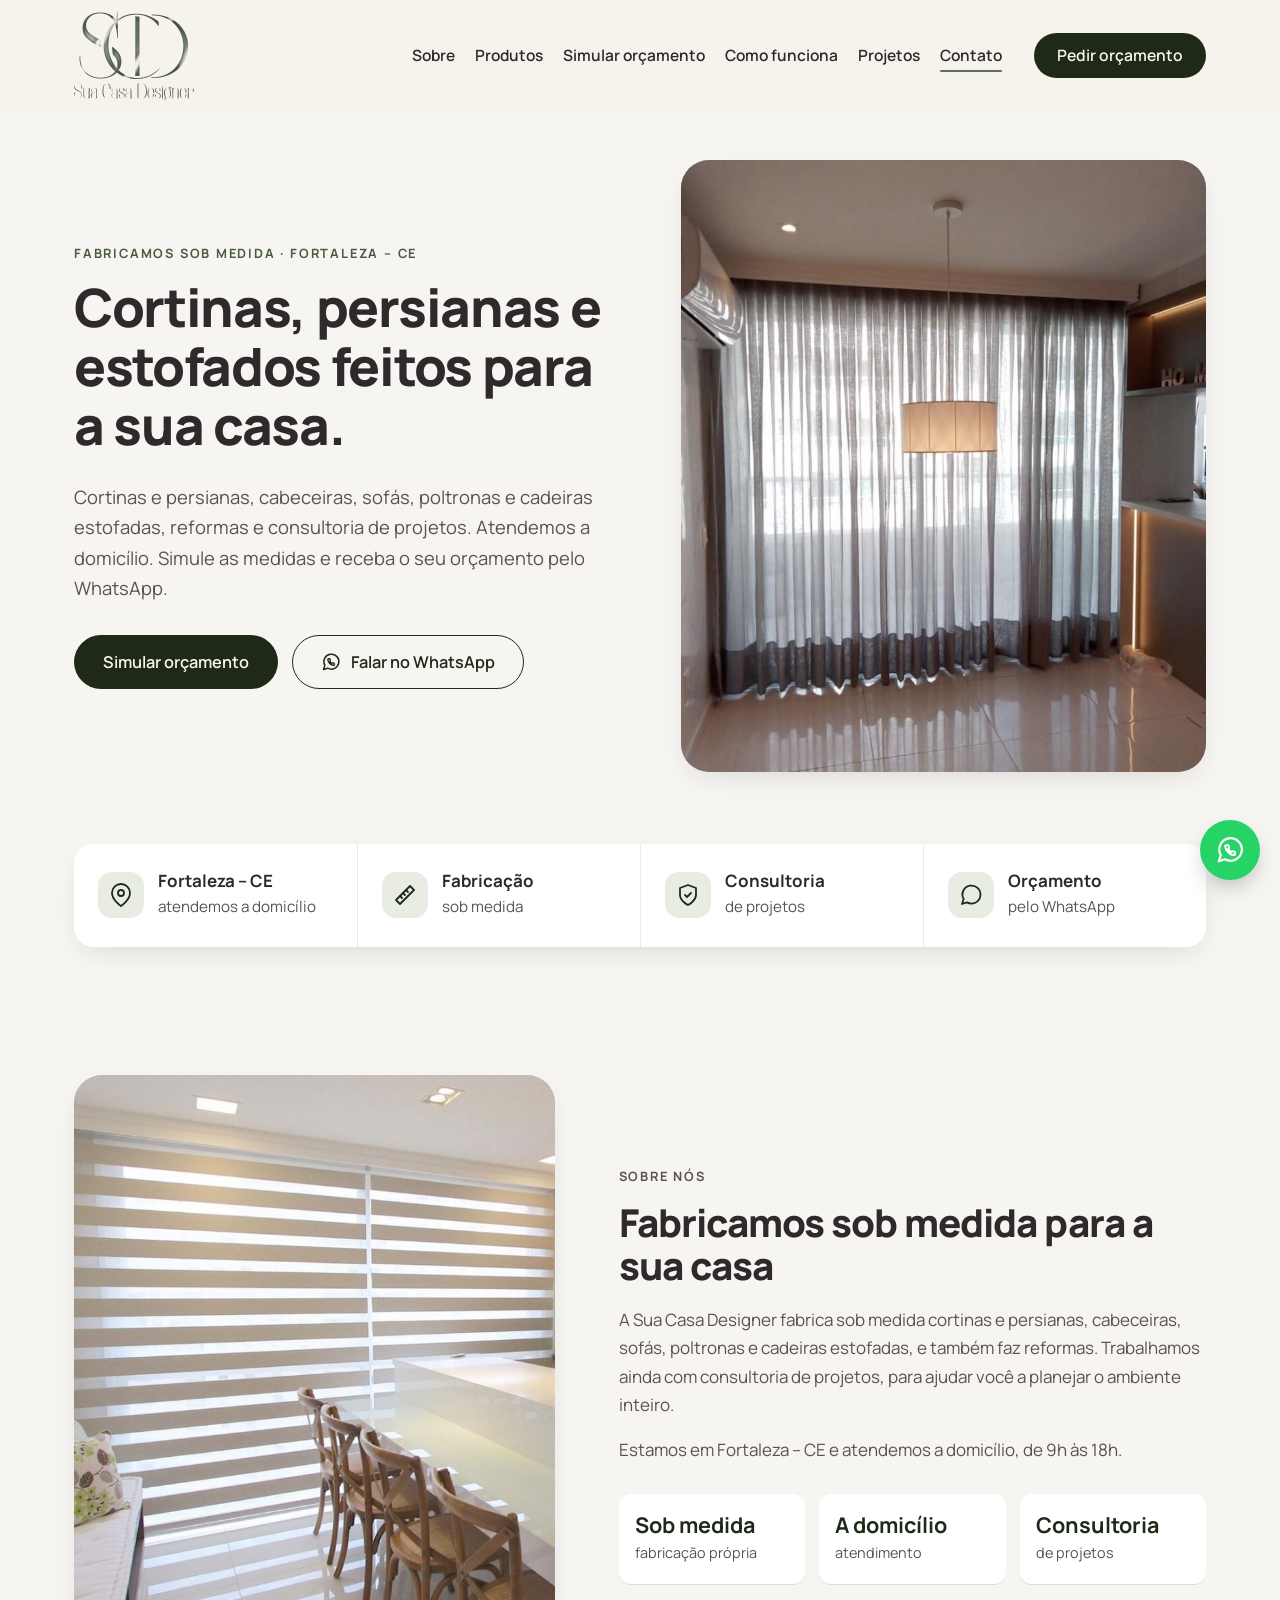
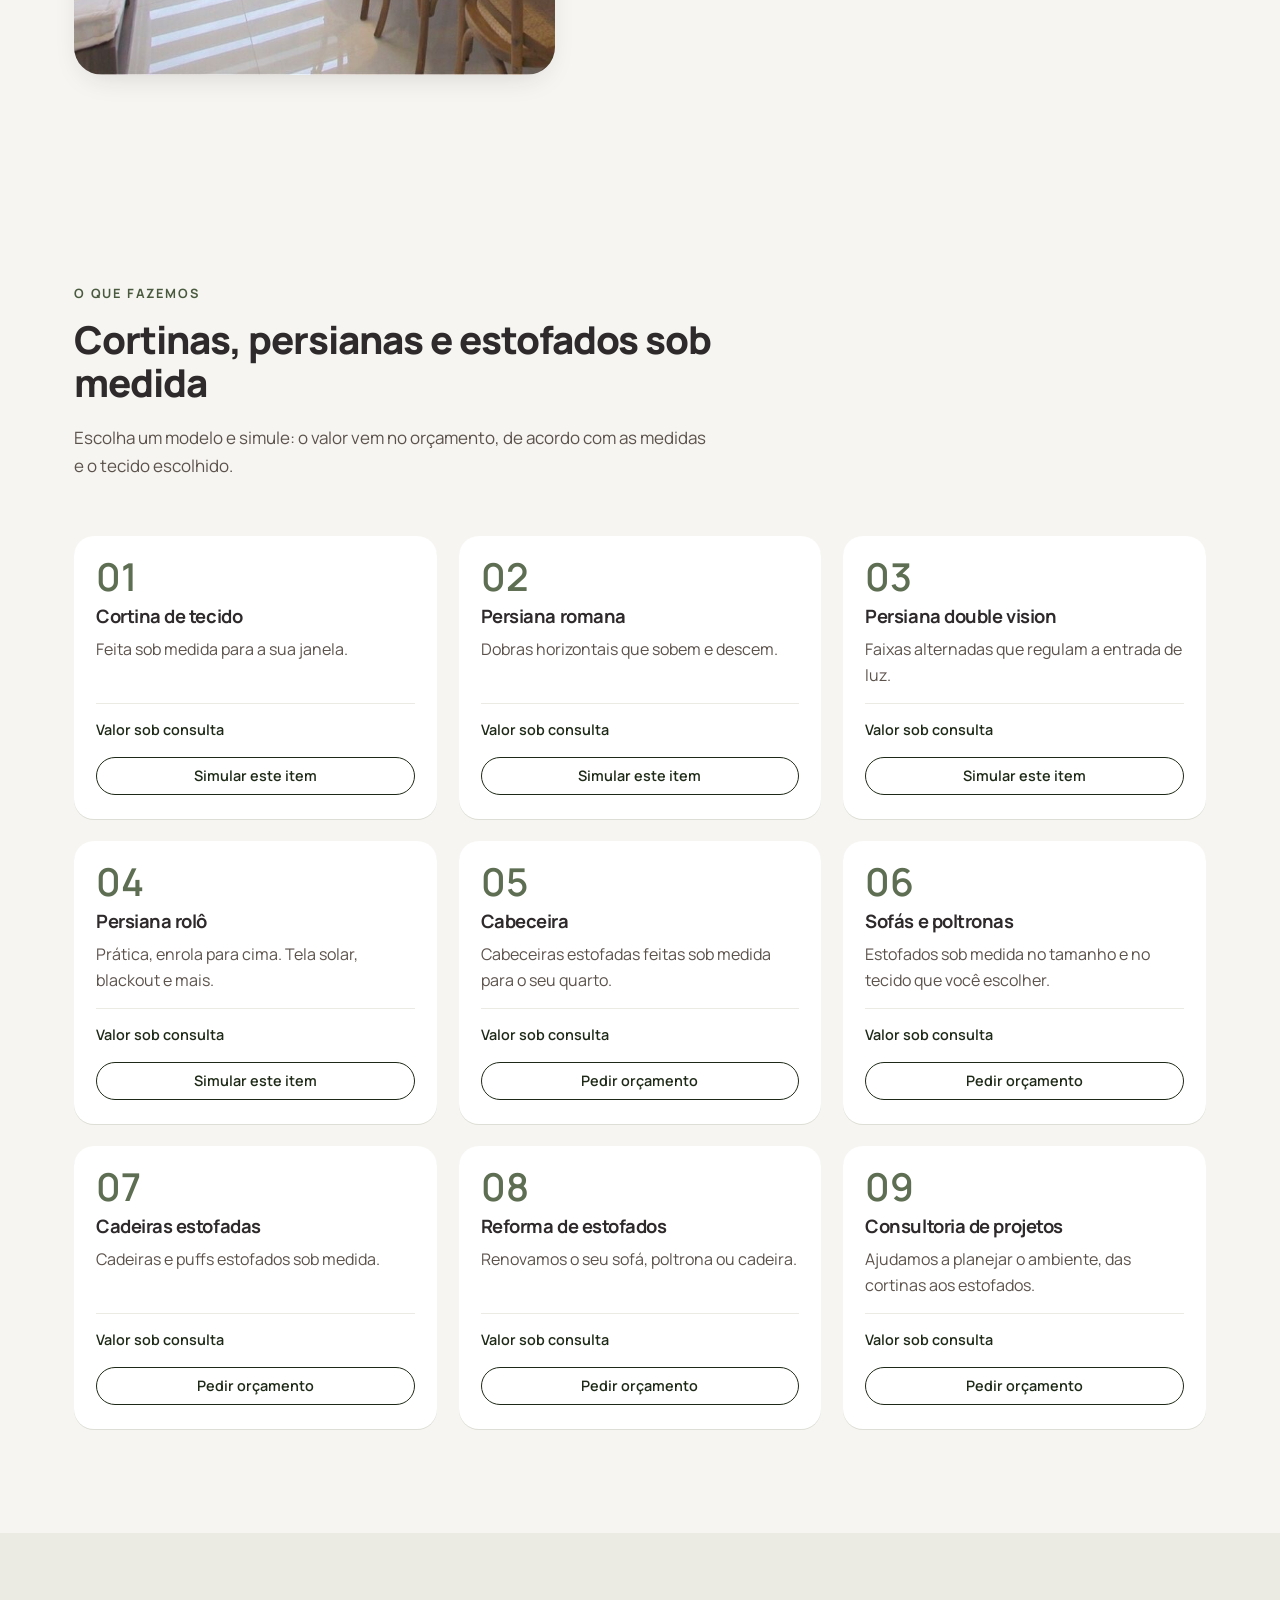
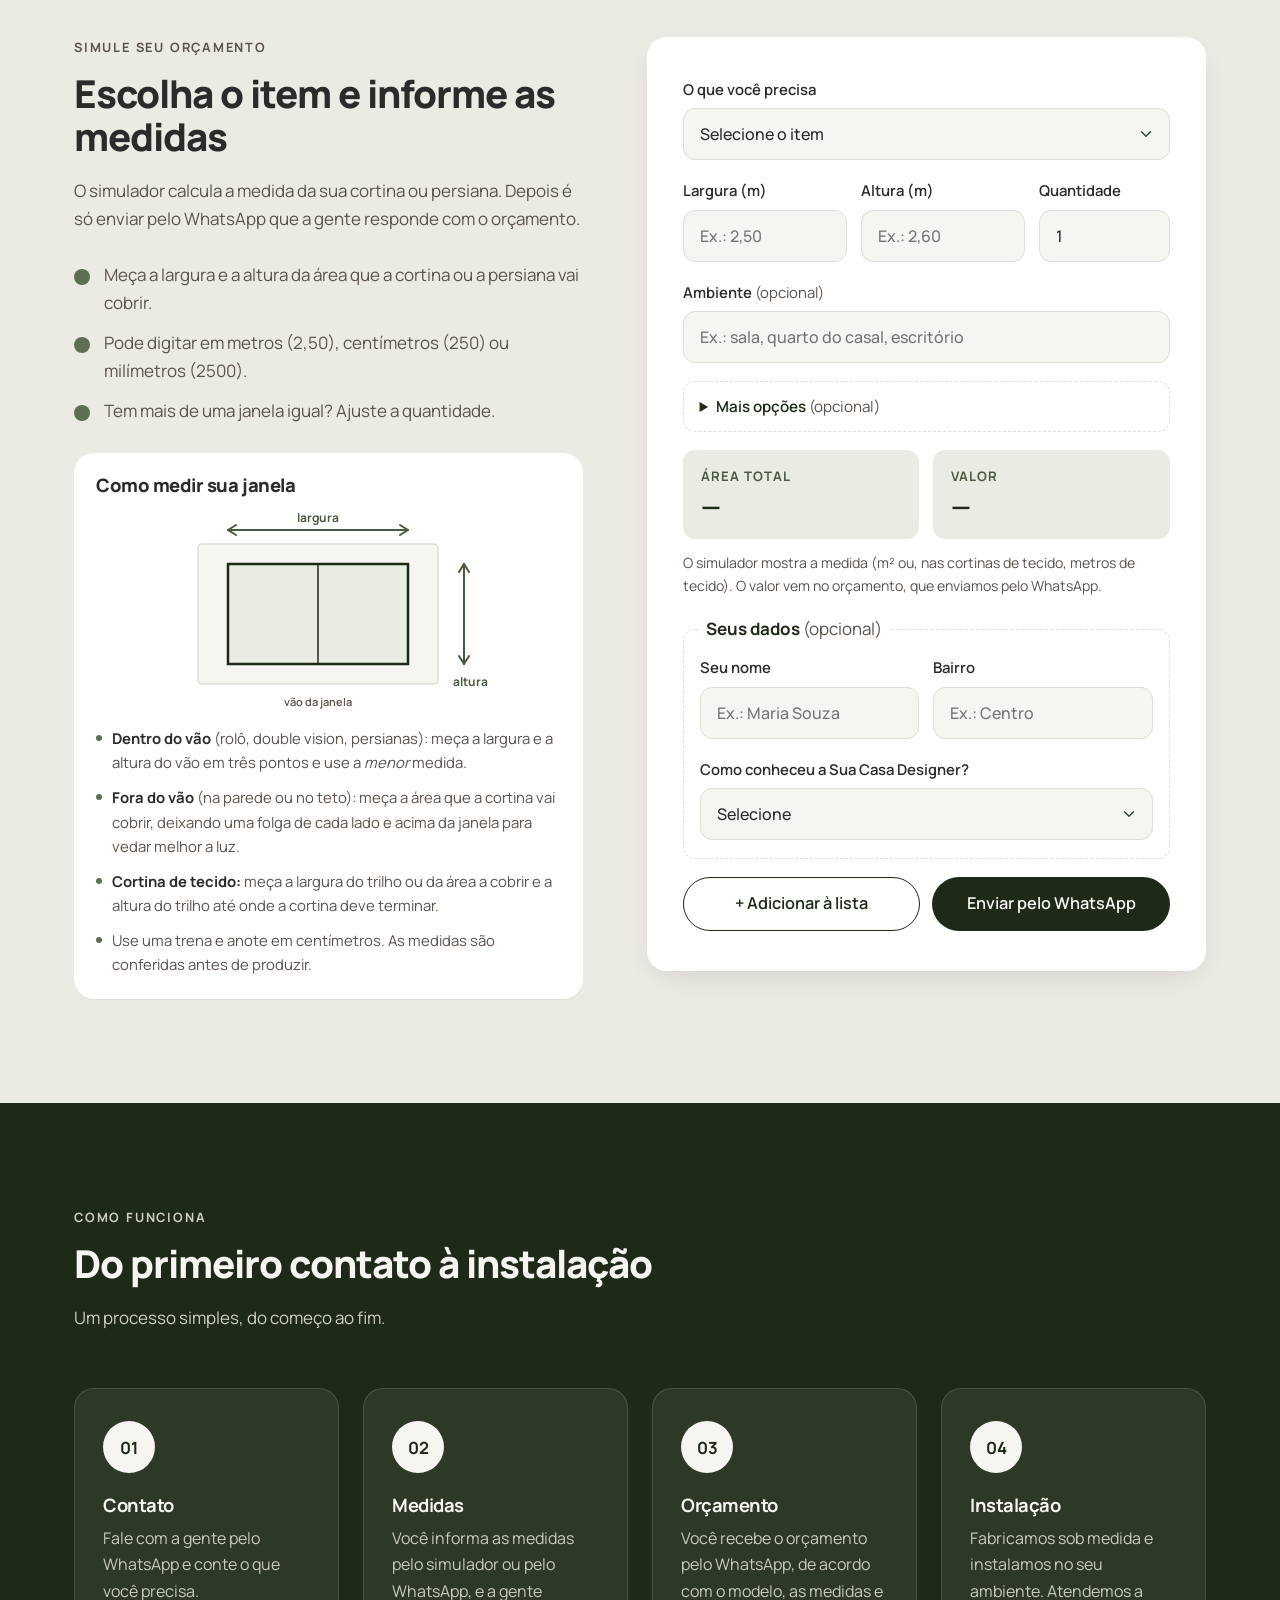
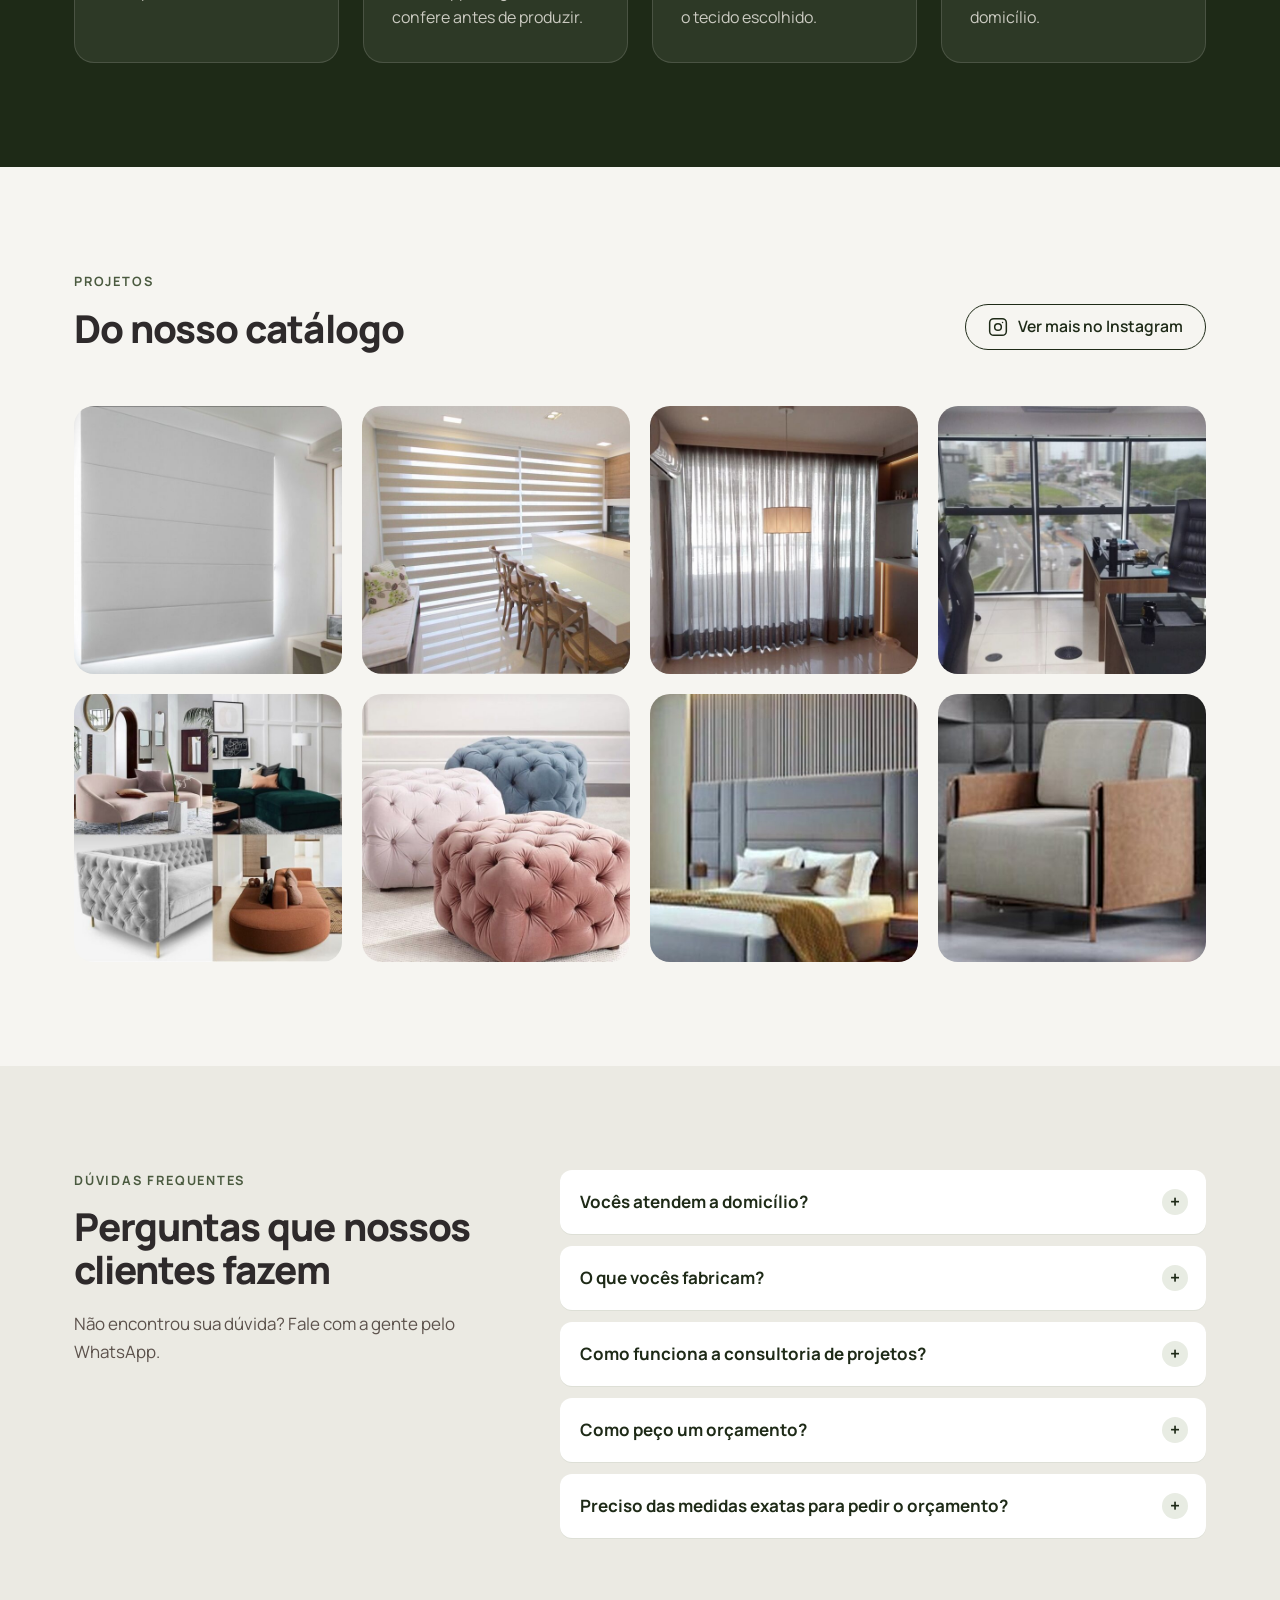
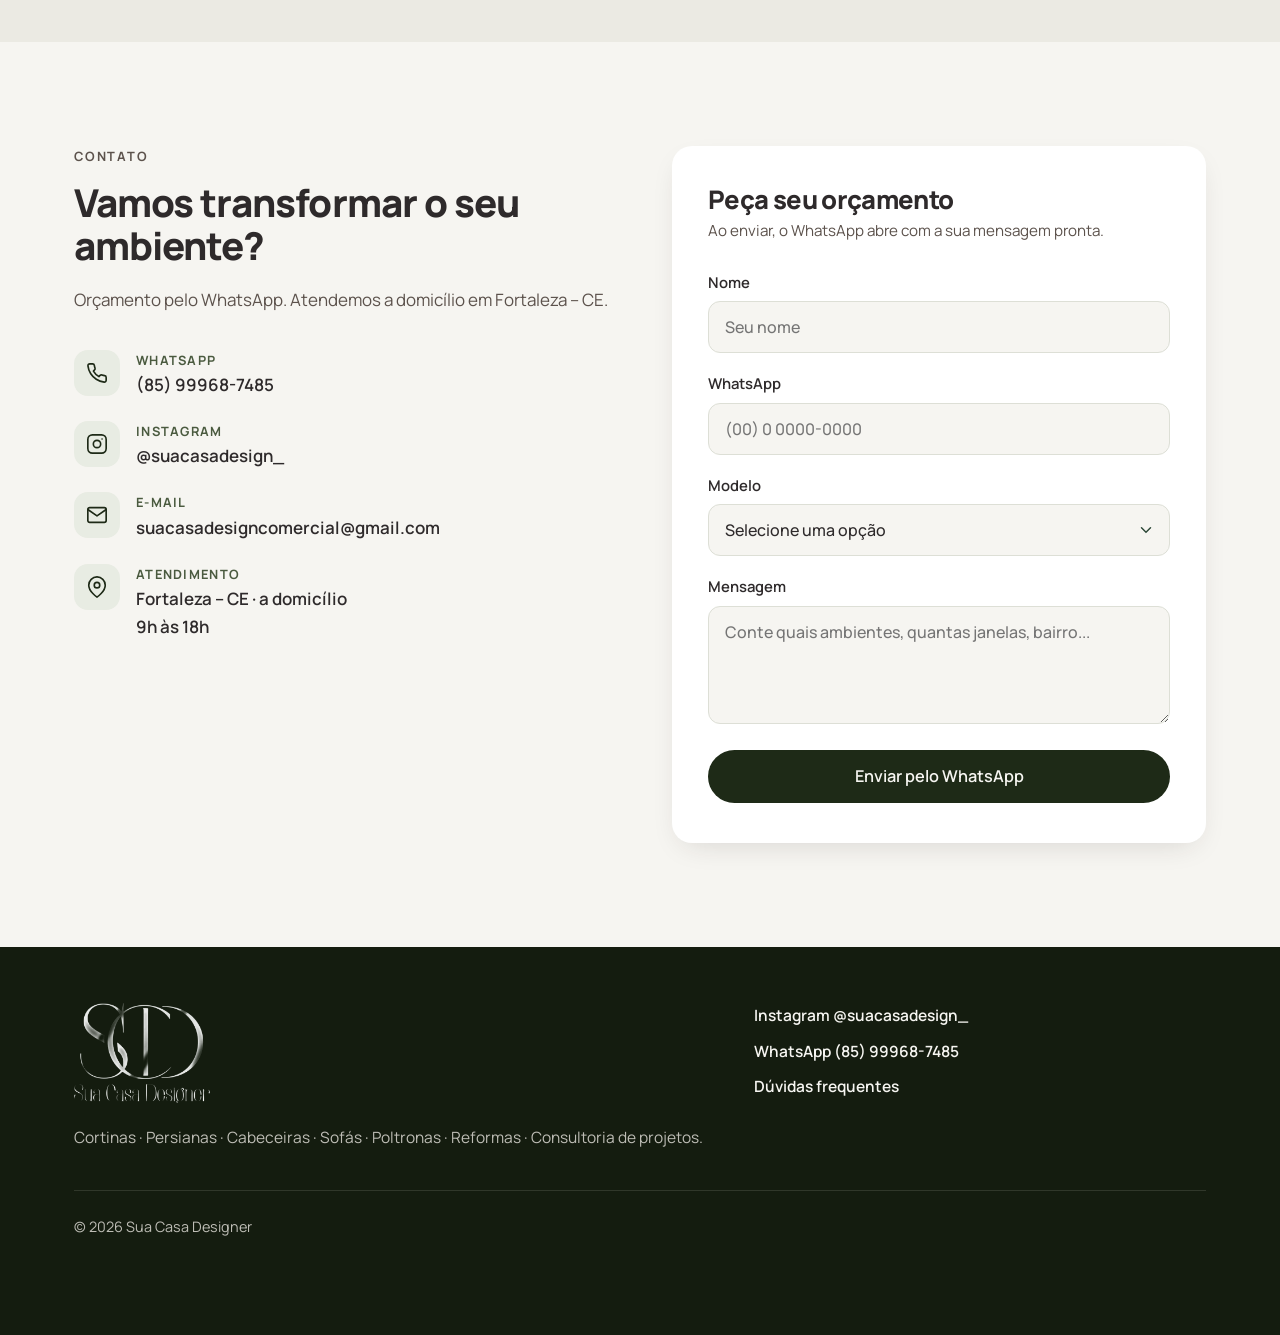
==== commit 9b91bf64: "Fotos do catálogo da Sua Casa Designer e Roll'on tela solar Co-Authored-By: Claude Opus 5.5 <noreply" ====
--- a/index.html
+++ b/index.html
@@ -83,7 +83,7 @@
           </div>
         </div>
         <figure class="hero__media media" data-label="Foto grande: ambiente com cortina instalada (img/hero.jpg)">
-          <img src="img/hero.jpg" alt="Cortina de tecido em sala, do catálogo da Sua Casa Designer" fetchpriority="high">
+          <img src="img/hero.jpg" alt="Cortina em tecido em sala, do catálogo da Sua Casa Designer" fetchpriority="high">
         </figure>
       </div>
     </section>
@@ -276,6 +276,7 @@
                 <option>Persiana romana</option>
                 <option>Persiana double vision</option>
                 <option>Persiana rolô</option>
+                <option>Roll'on tela solar</option>
               </optgroup>
               <optgroup label="Outros">
                 <option>Outro modelo</option>
@@ -453,12 +454,12 @@
         <div class="gallery gallery--4">
           <figure class="media gallery__item" data-label="Persiana romana"><img src="img/projeto-01.jpg" alt="Persiana romana, do catálogo da Sua Casa Designer" loading="lazy"></figure>
           <figure class="media gallery__item" data-label="Persiana double vision"><img src="img/projeto-02.jpg" alt="Persiana double vision, do catálogo da Sua Casa Designer" loading="lazy"></figure>
-          <figure class="media gallery__item" data-label="Cortina de tecido"><img src="img/projeto-03.jpg" alt="Cortina de tecido, do catálogo da Sua Casa Designer" loading="lazy"></figure>
-          <figure class="media gallery__item" data-label="Cabeceira estofada"><img src="img/projeto-04.jpg" alt="Cabeceira estofada, do catálogo da Sua Casa Designer" loading="lazy"></figure>
-          <figure class="media gallery__item" data-label="Quarto com cortina"><img src="img/projeto-05.jpg" alt="Quarto com cortina, do catálogo da Sua Casa Designer" loading="lazy"></figure>
-          <figure class="media gallery__item" data-label="Poltrona estofada"><img src="img/projeto-06.jpg" alt="Poltrona estofada, do catálogo da Sua Casa Designer" loading="lazy"></figure>
-          <figure class="media gallery__item" data-label="Sofá sob medida"><img src="img/projeto-07.jpg" alt="Sofá sob medida, do catálogo da Sua Casa Designer" loading="lazy"></figure>
-          <figure class="media gallery__item" data-label="Puffs estofados"><img src="img/projeto-08.jpg" alt="Puffs estofados, do catálogo da Sua Casa Designer" loading="lazy"></figure>
+          <figure class="media gallery__item" data-label="Cortina em tecido"><img src="img/projeto-03.jpg" alt="Cortina em tecido, do catálogo da Sua Casa Designer" loading="lazy"></figure>
+          <figure class="media gallery__item" data-label="Roll'on tela solar em escritório"><img src="img/projeto-04.jpg" alt="Roll'on tela solar em escritório, do catálogo da Sua Casa Designer" loading="lazy"></figure>
+          <figure class="media gallery__item" data-label="Sofás sob medida"><img src="img/projeto-05.jpg" alt="Sofás sob medida, do catálogo da Sua Casa Designer" loading="lazy"></figure>
+          <figure class="media gallery__item" data-label="Puffs estofados"><img src="img/projeto-06.jpg" alt="Puffs estofados, do catálogo da Sua Casa Designer" loading="lazy"></figure>
+          <figure class="media gallery__item" data-label="Cabeceira estofada"><img src="img/projeto-07.jpg" alt="Cabeceira estofada, do catálogo da Sua Casa Designer" loading="lazy"></figure>
+          <figure class="media gallery__item" data-label="Poltrona estofada"><img src="img/projeto-08.jpg" alt="Poltrona estofada, do catálogo da Sua Casa Designer" loading="lazy"></figure>
         </div>
       </div>
     </section>
